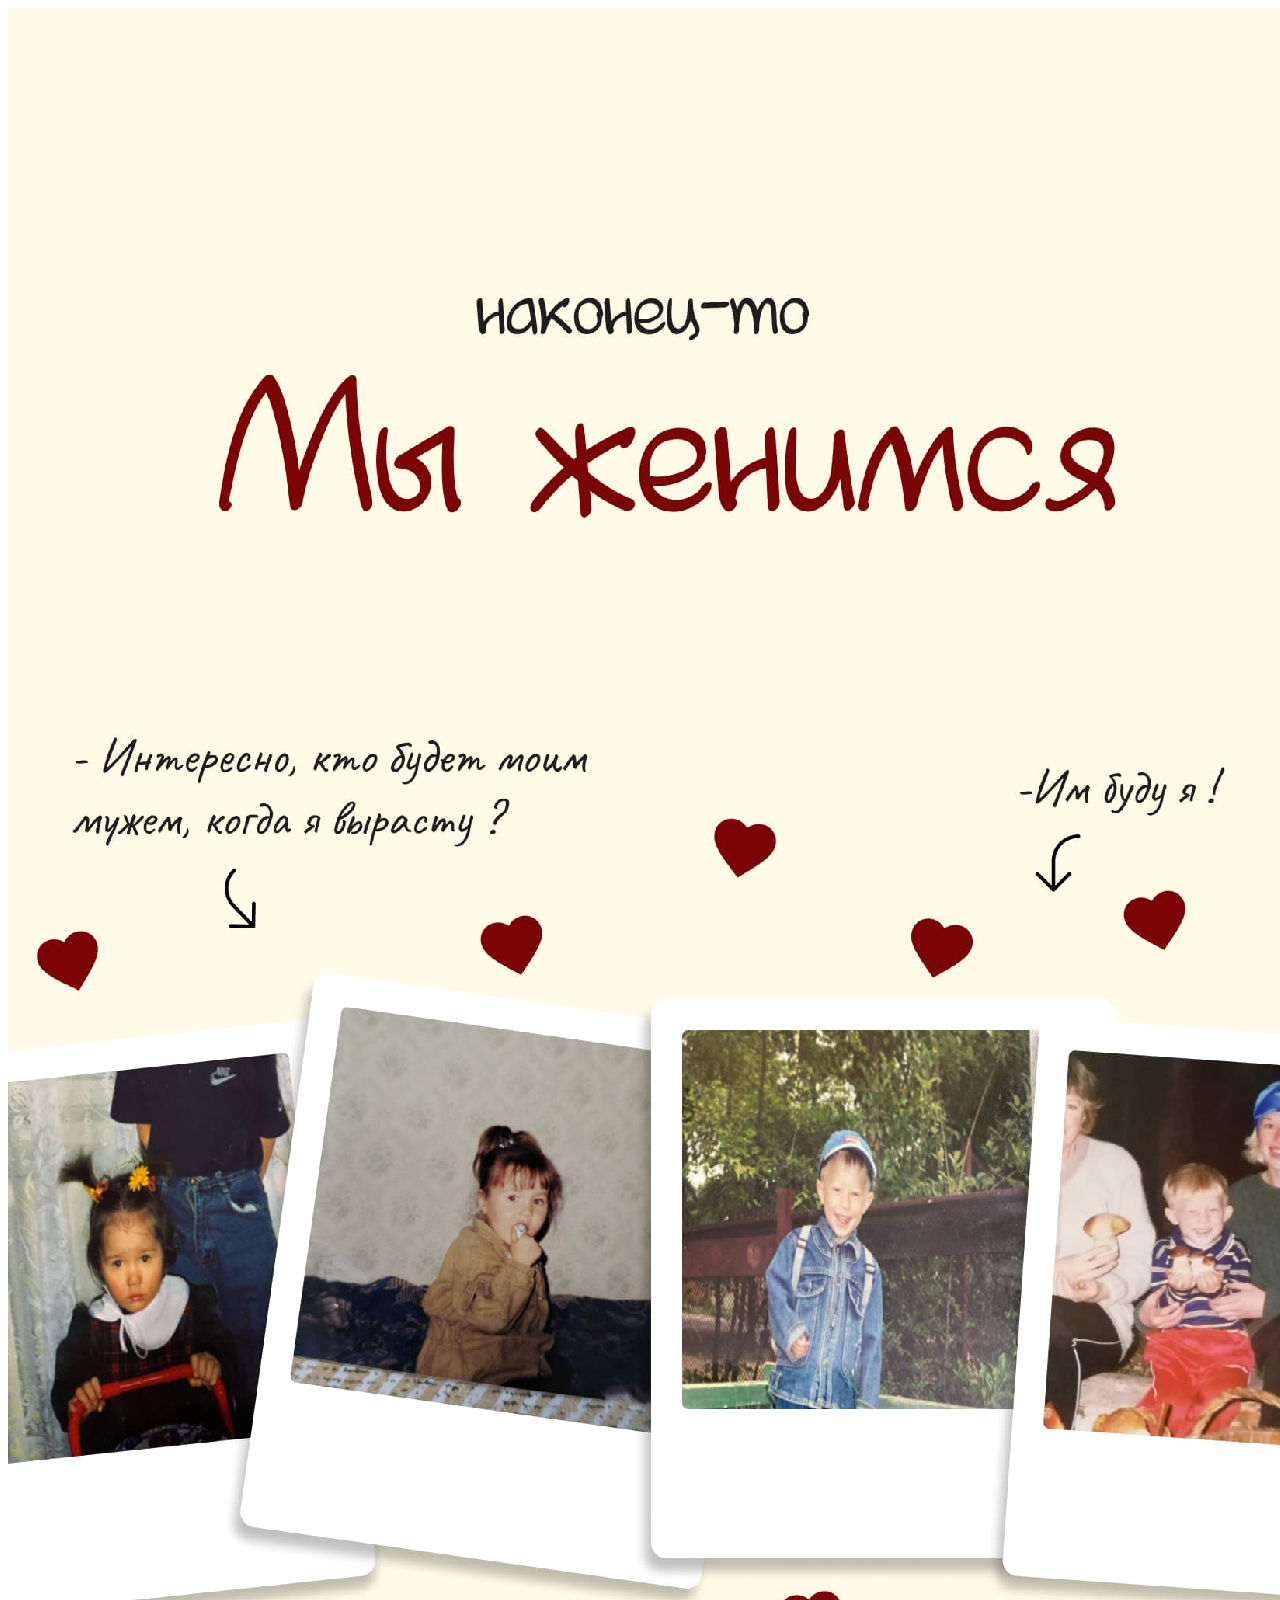
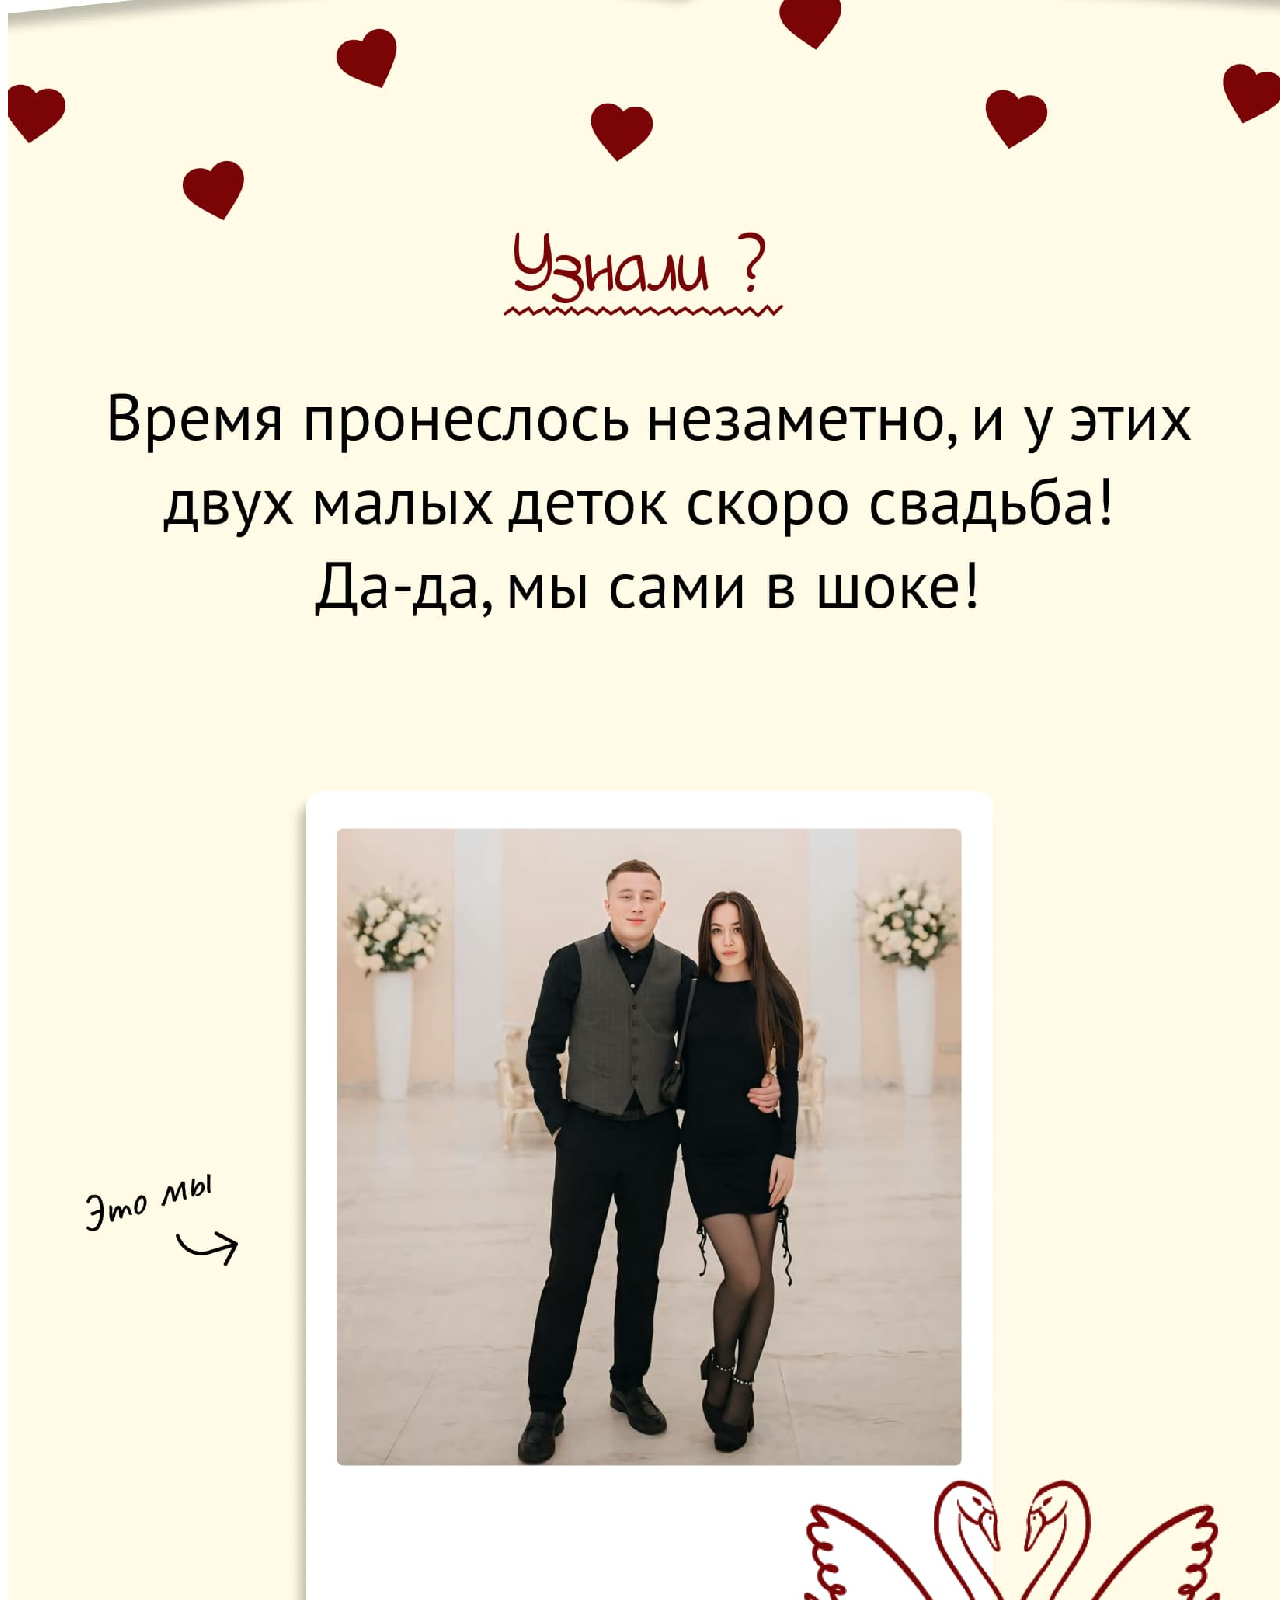
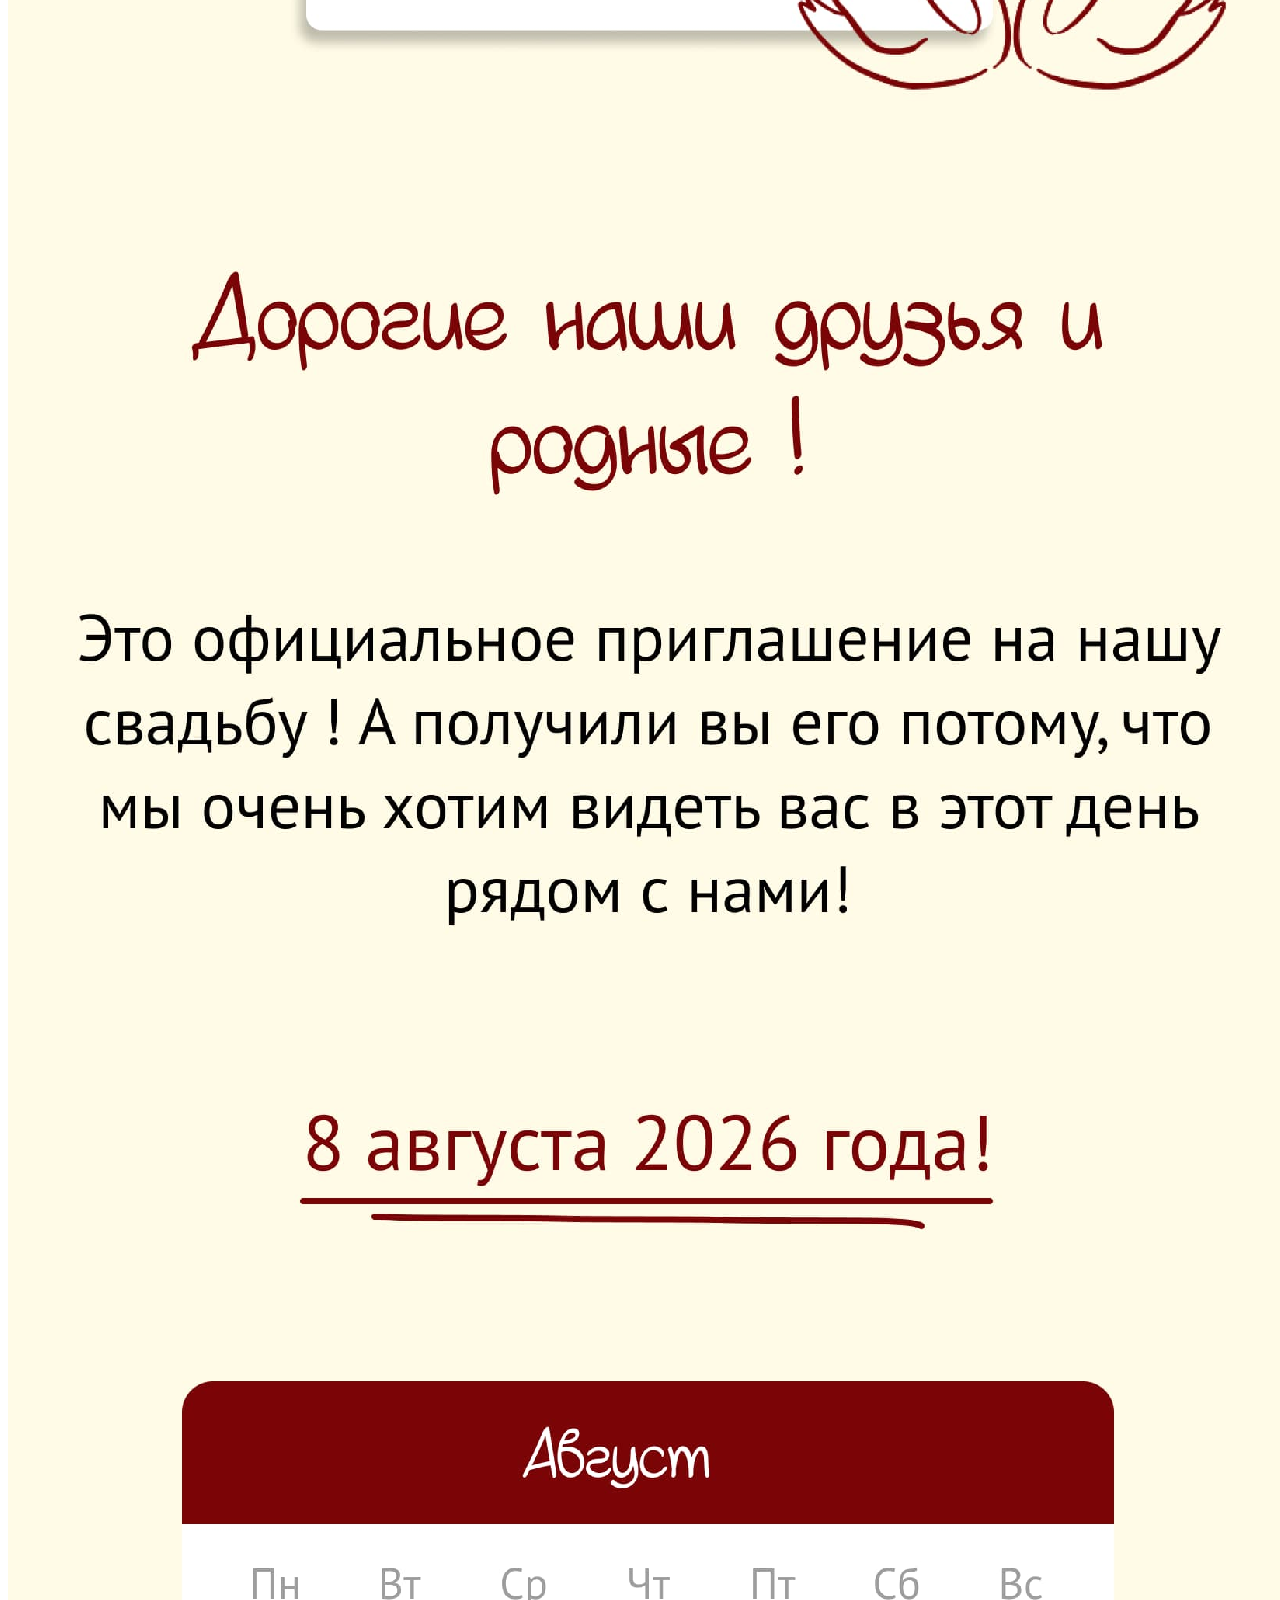
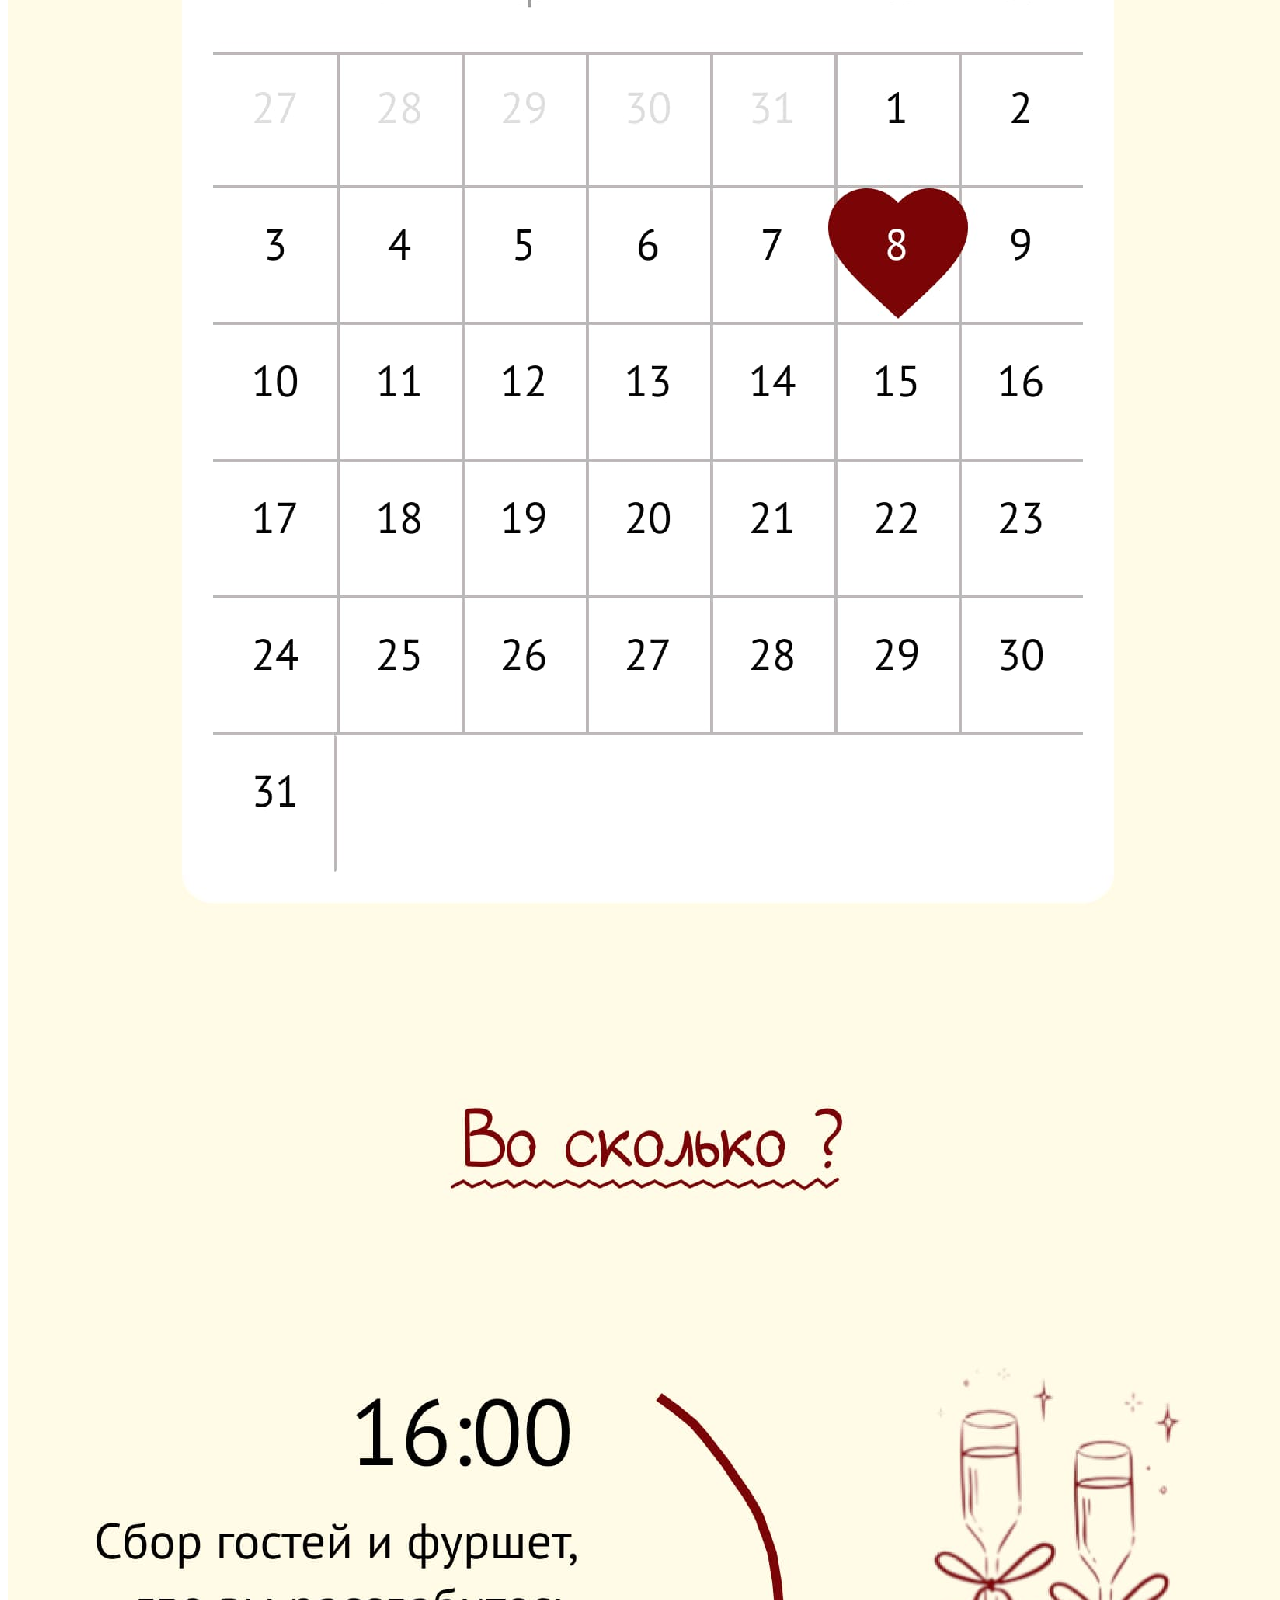
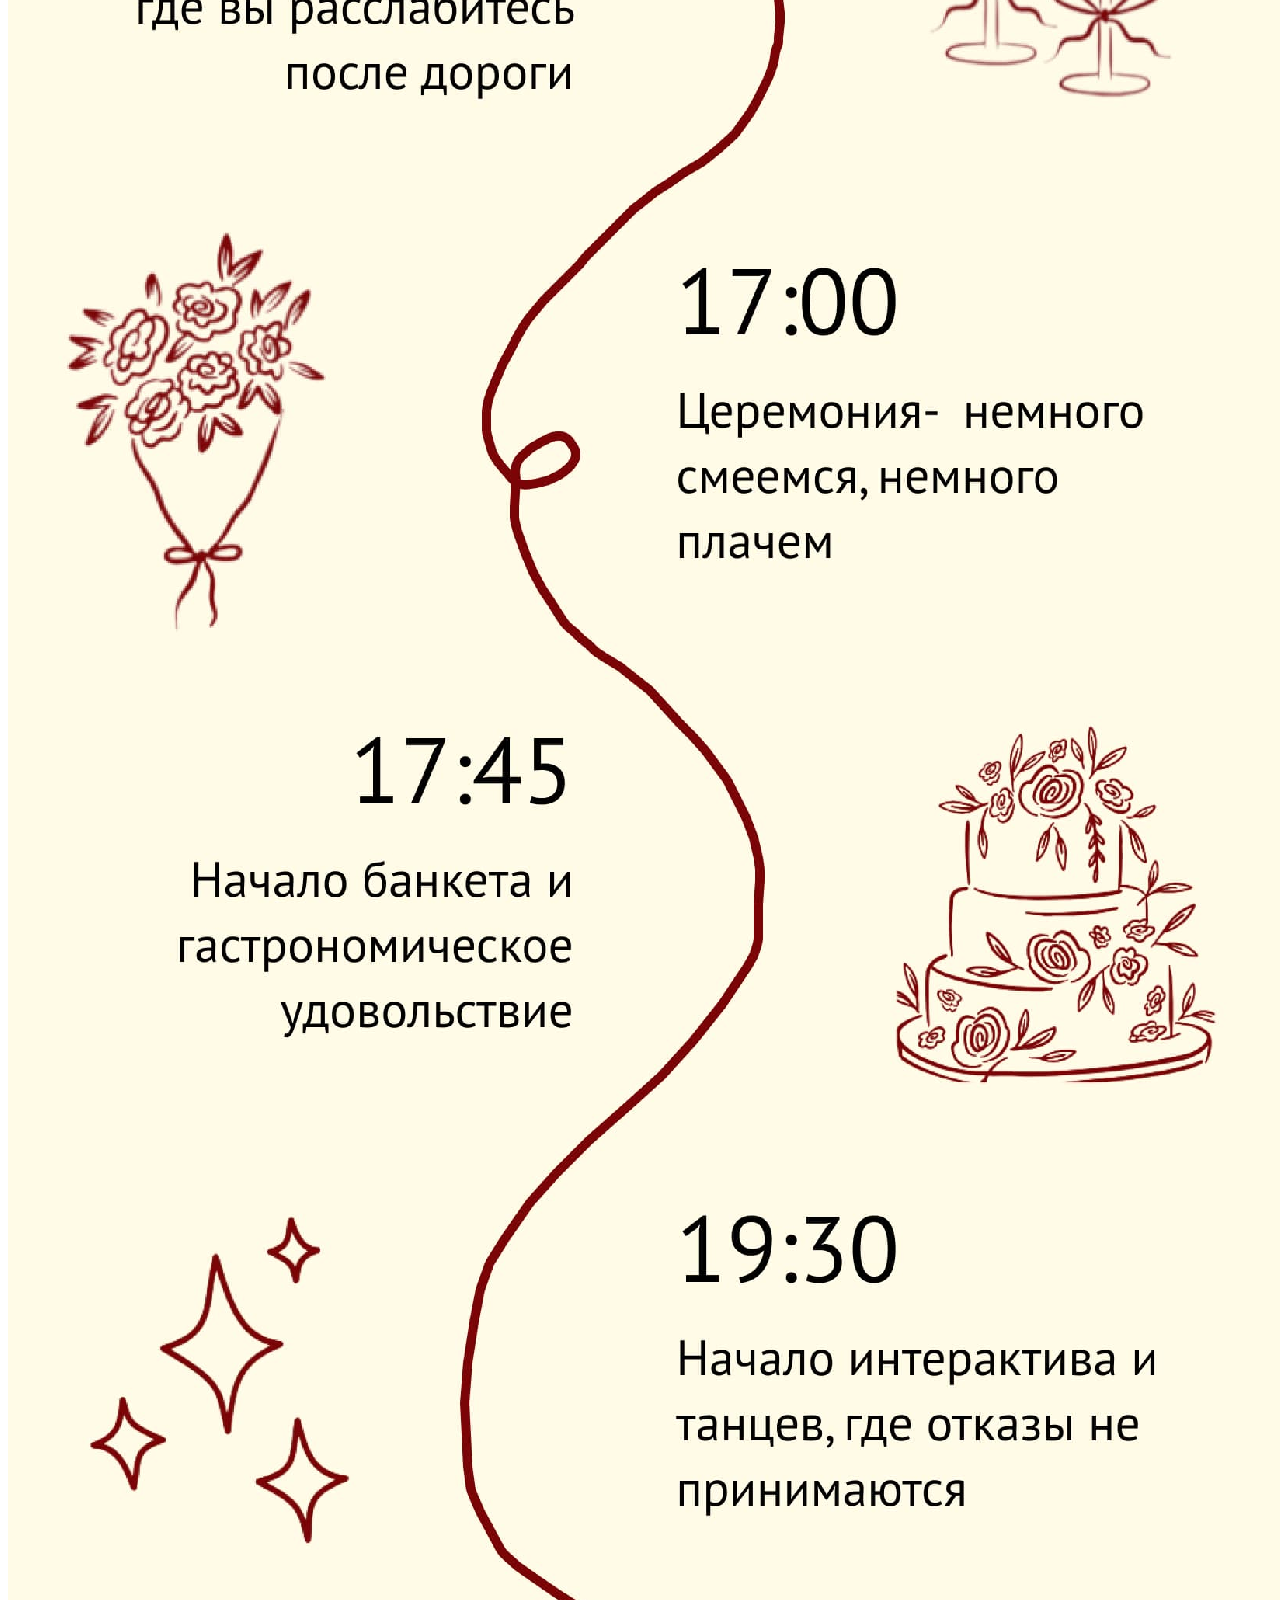
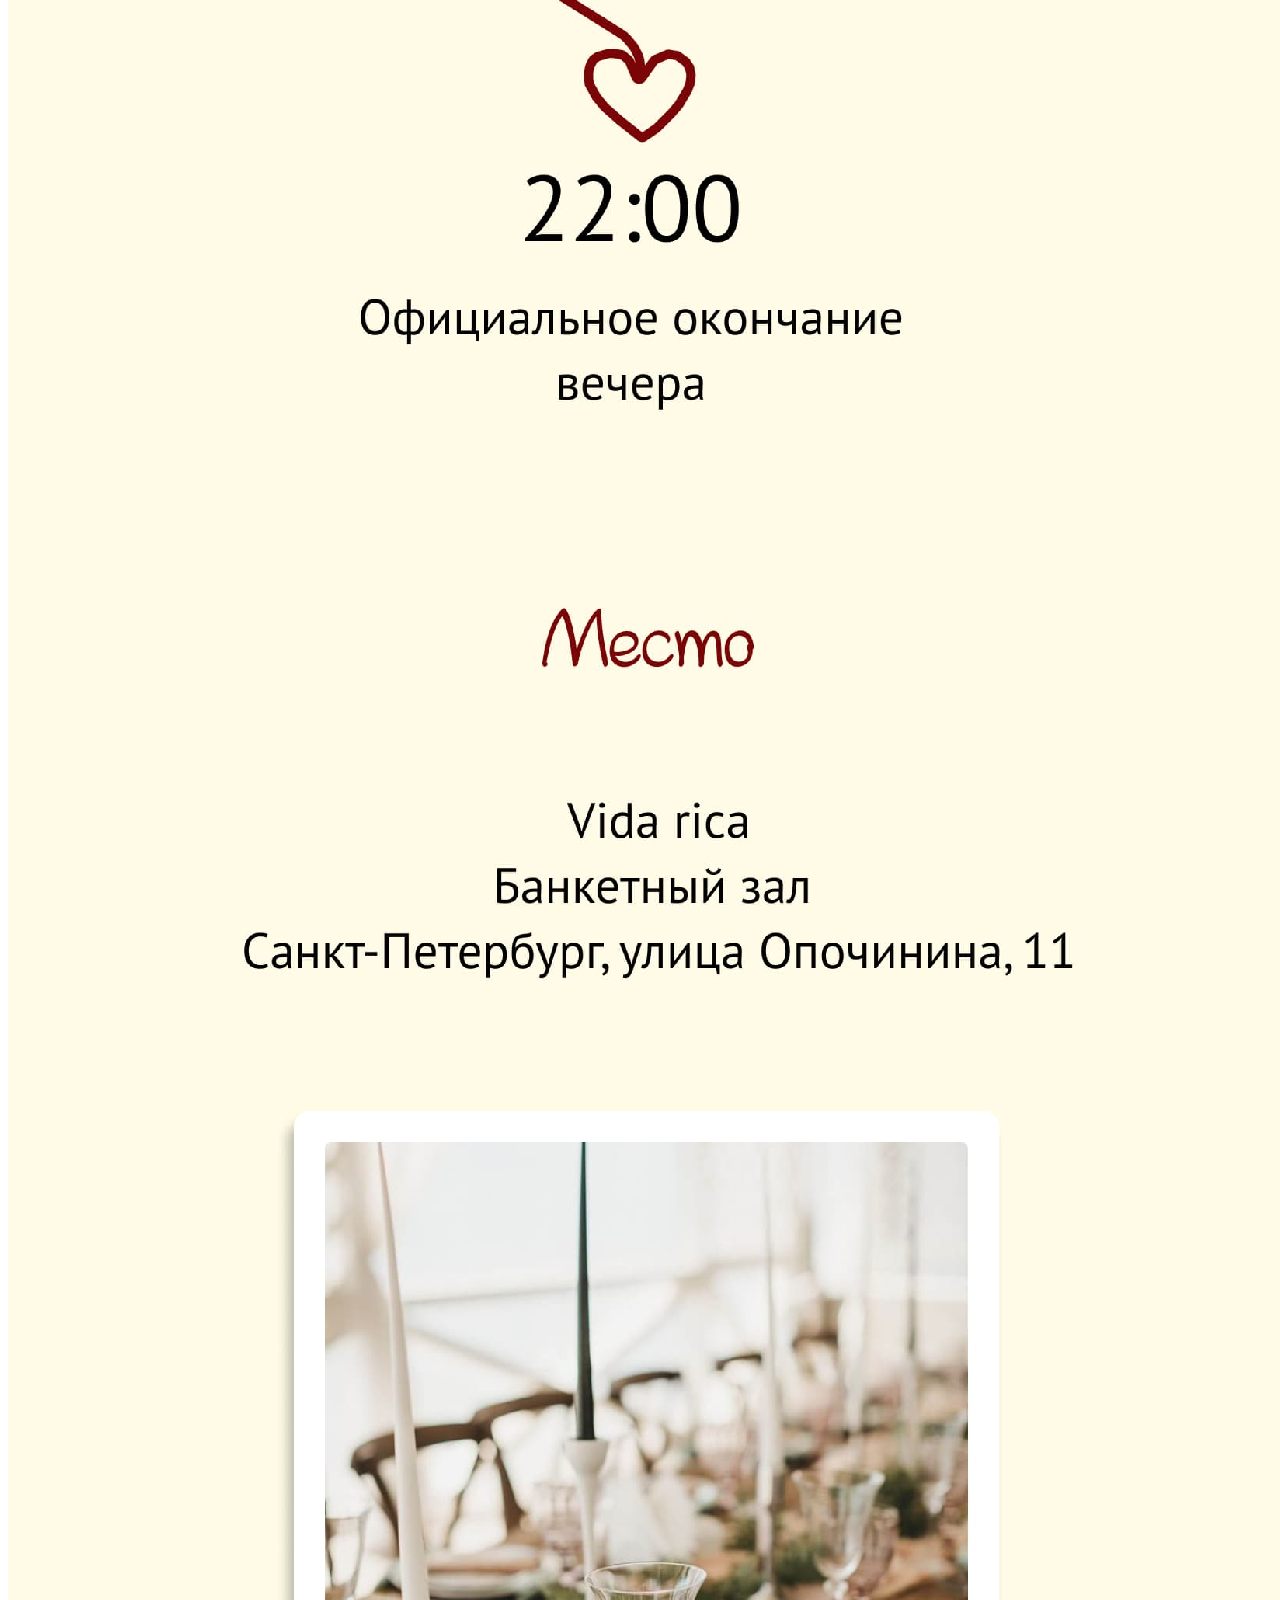
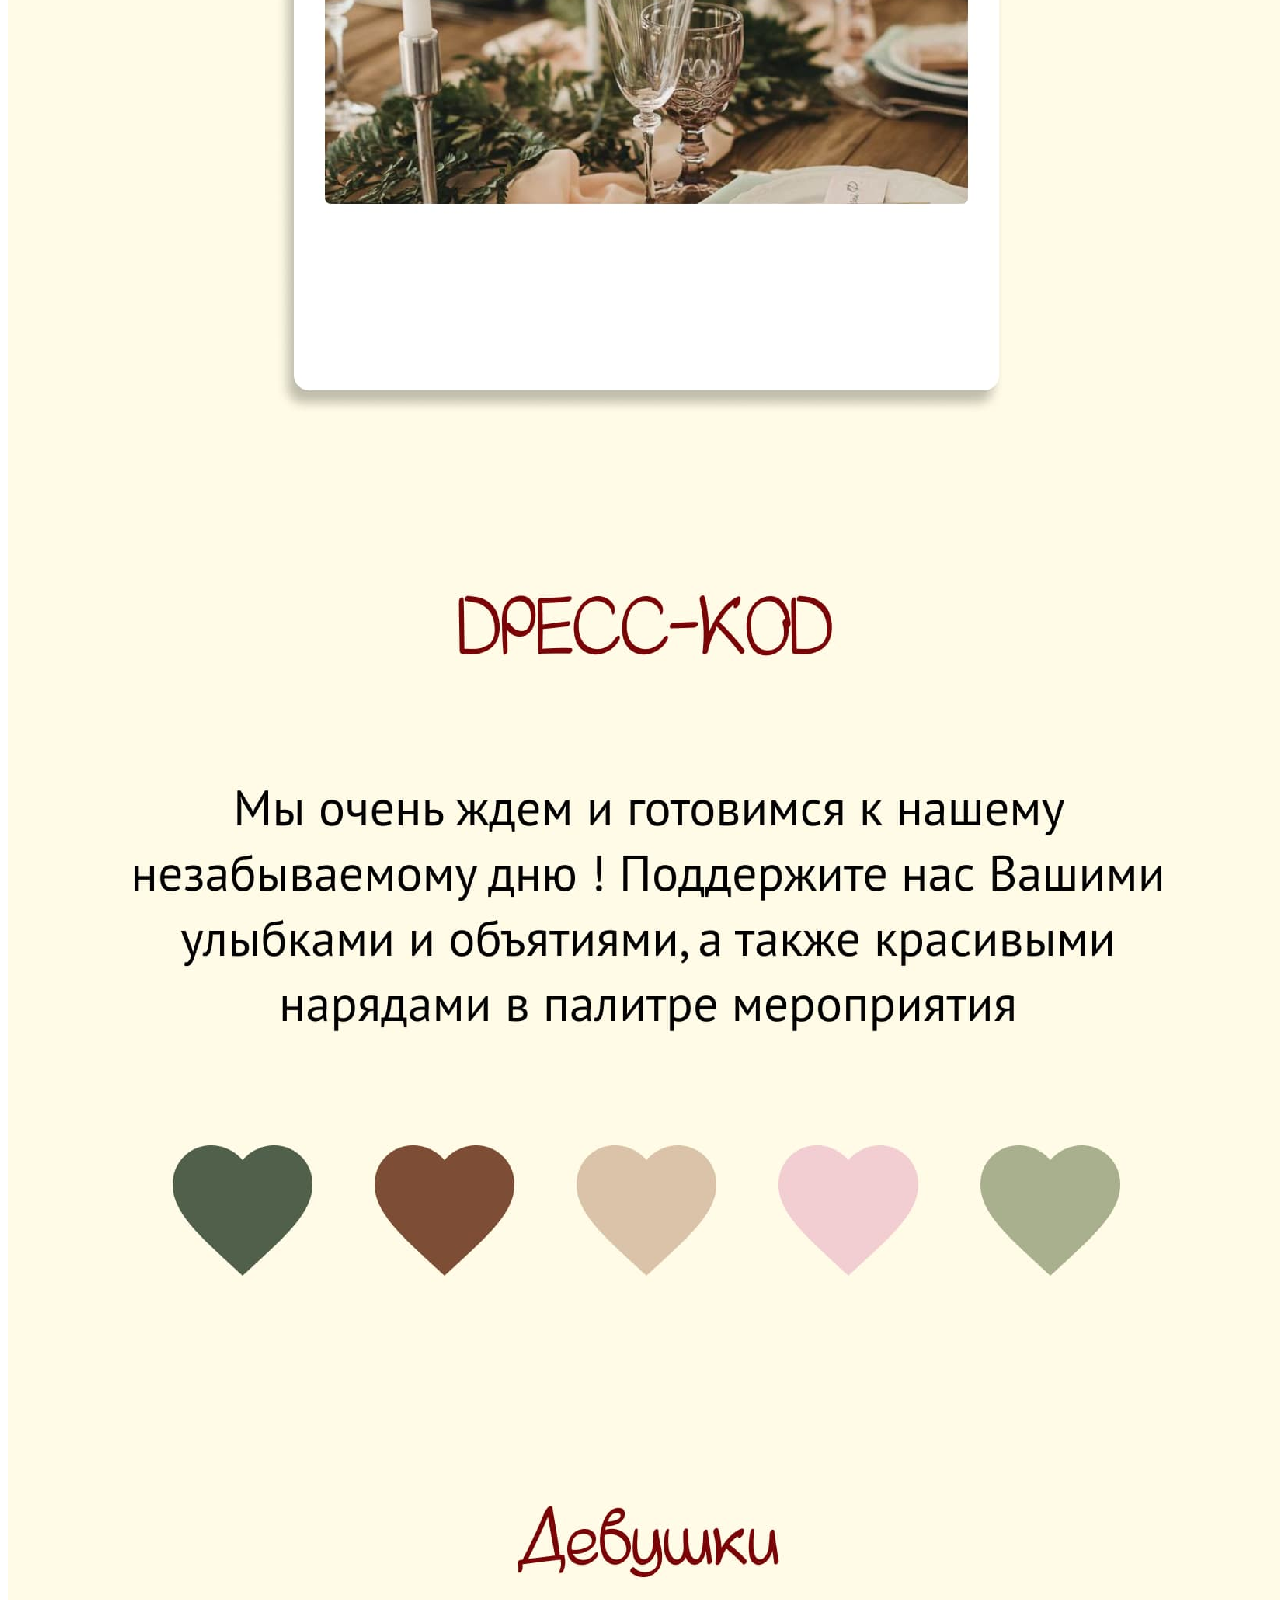
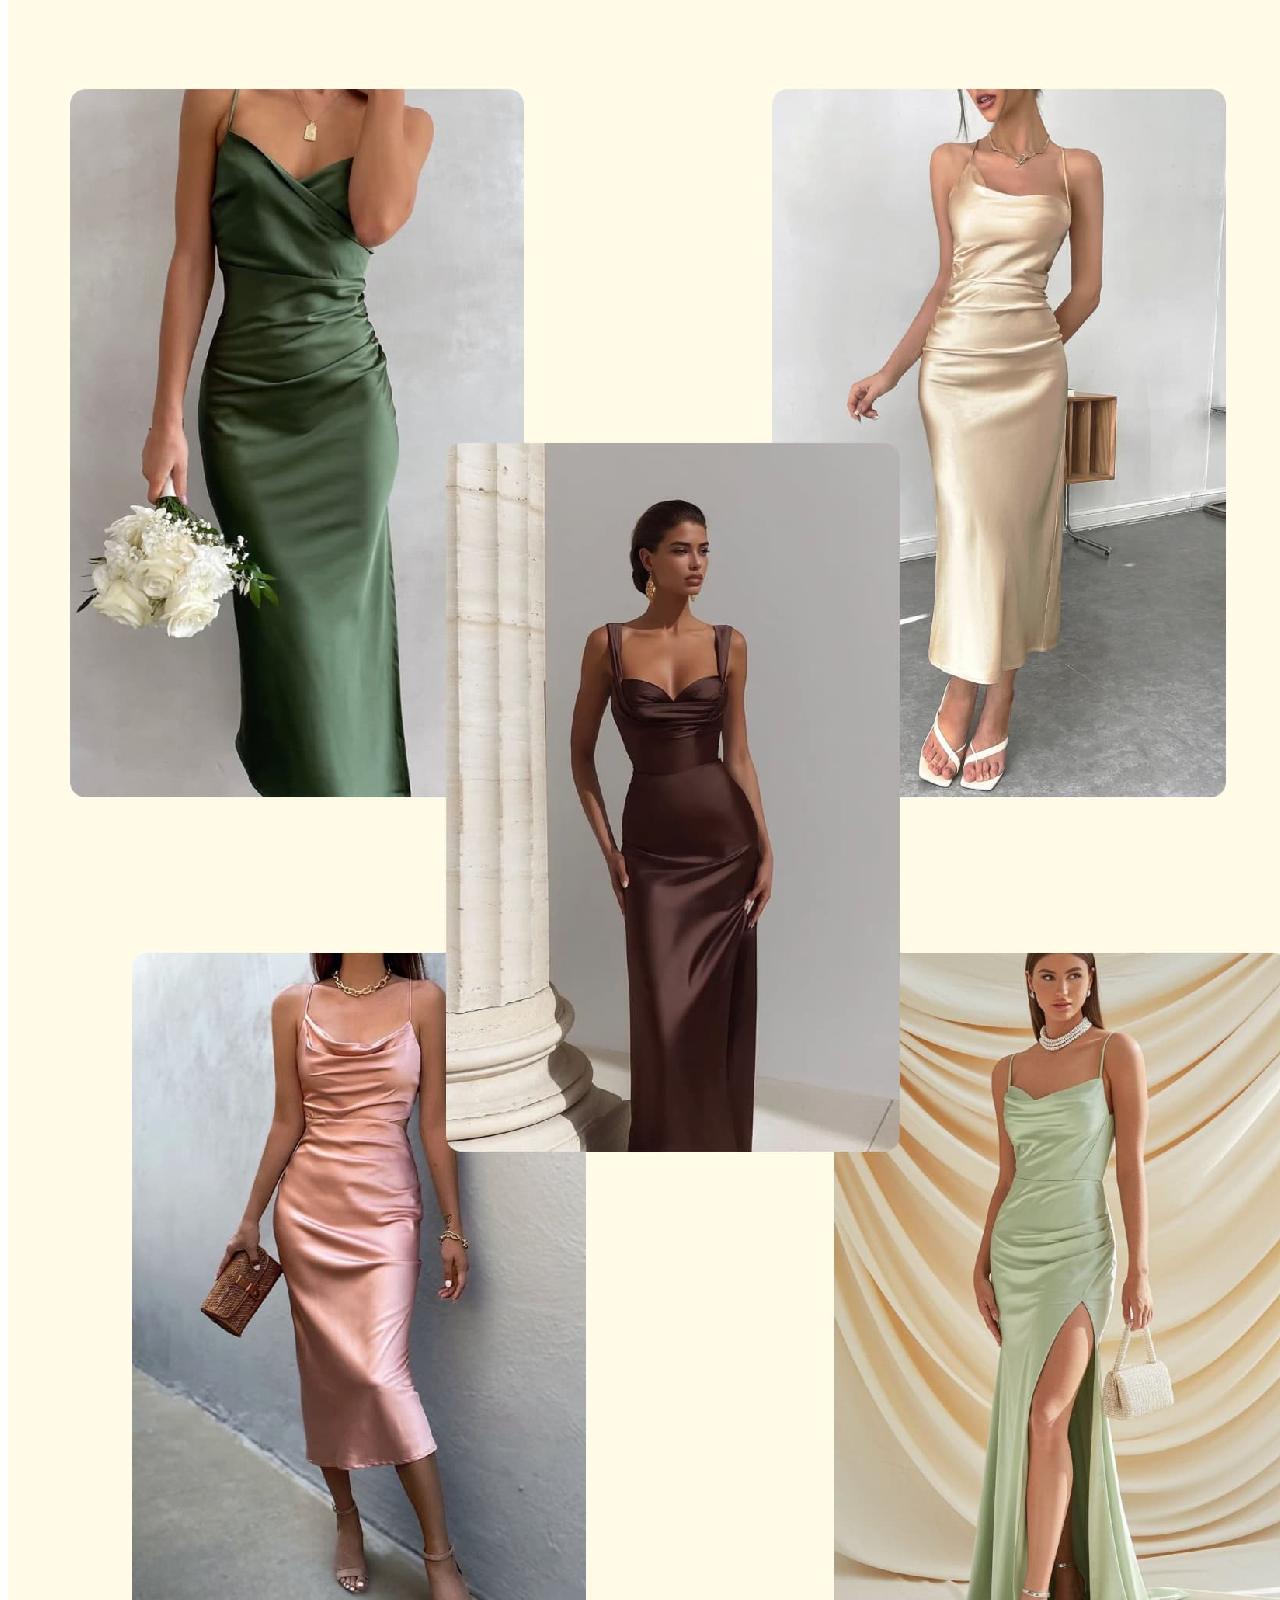
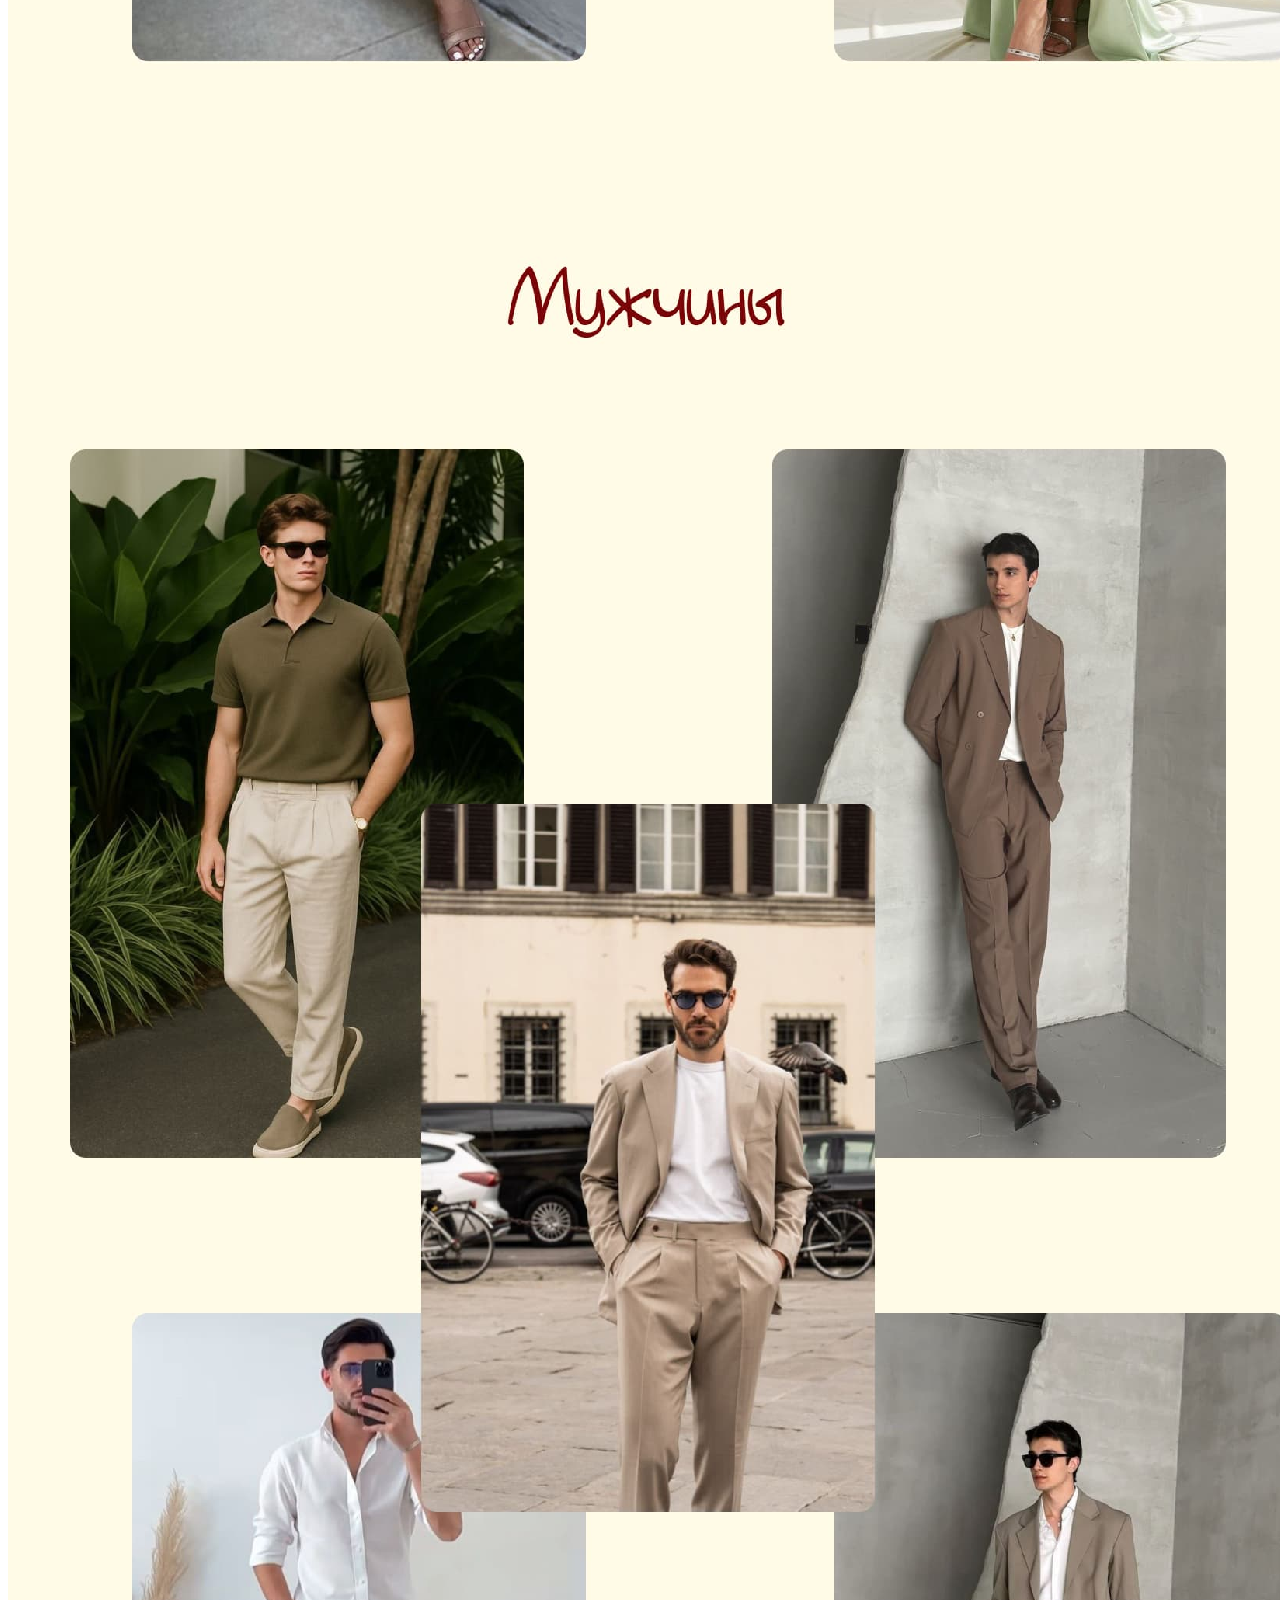
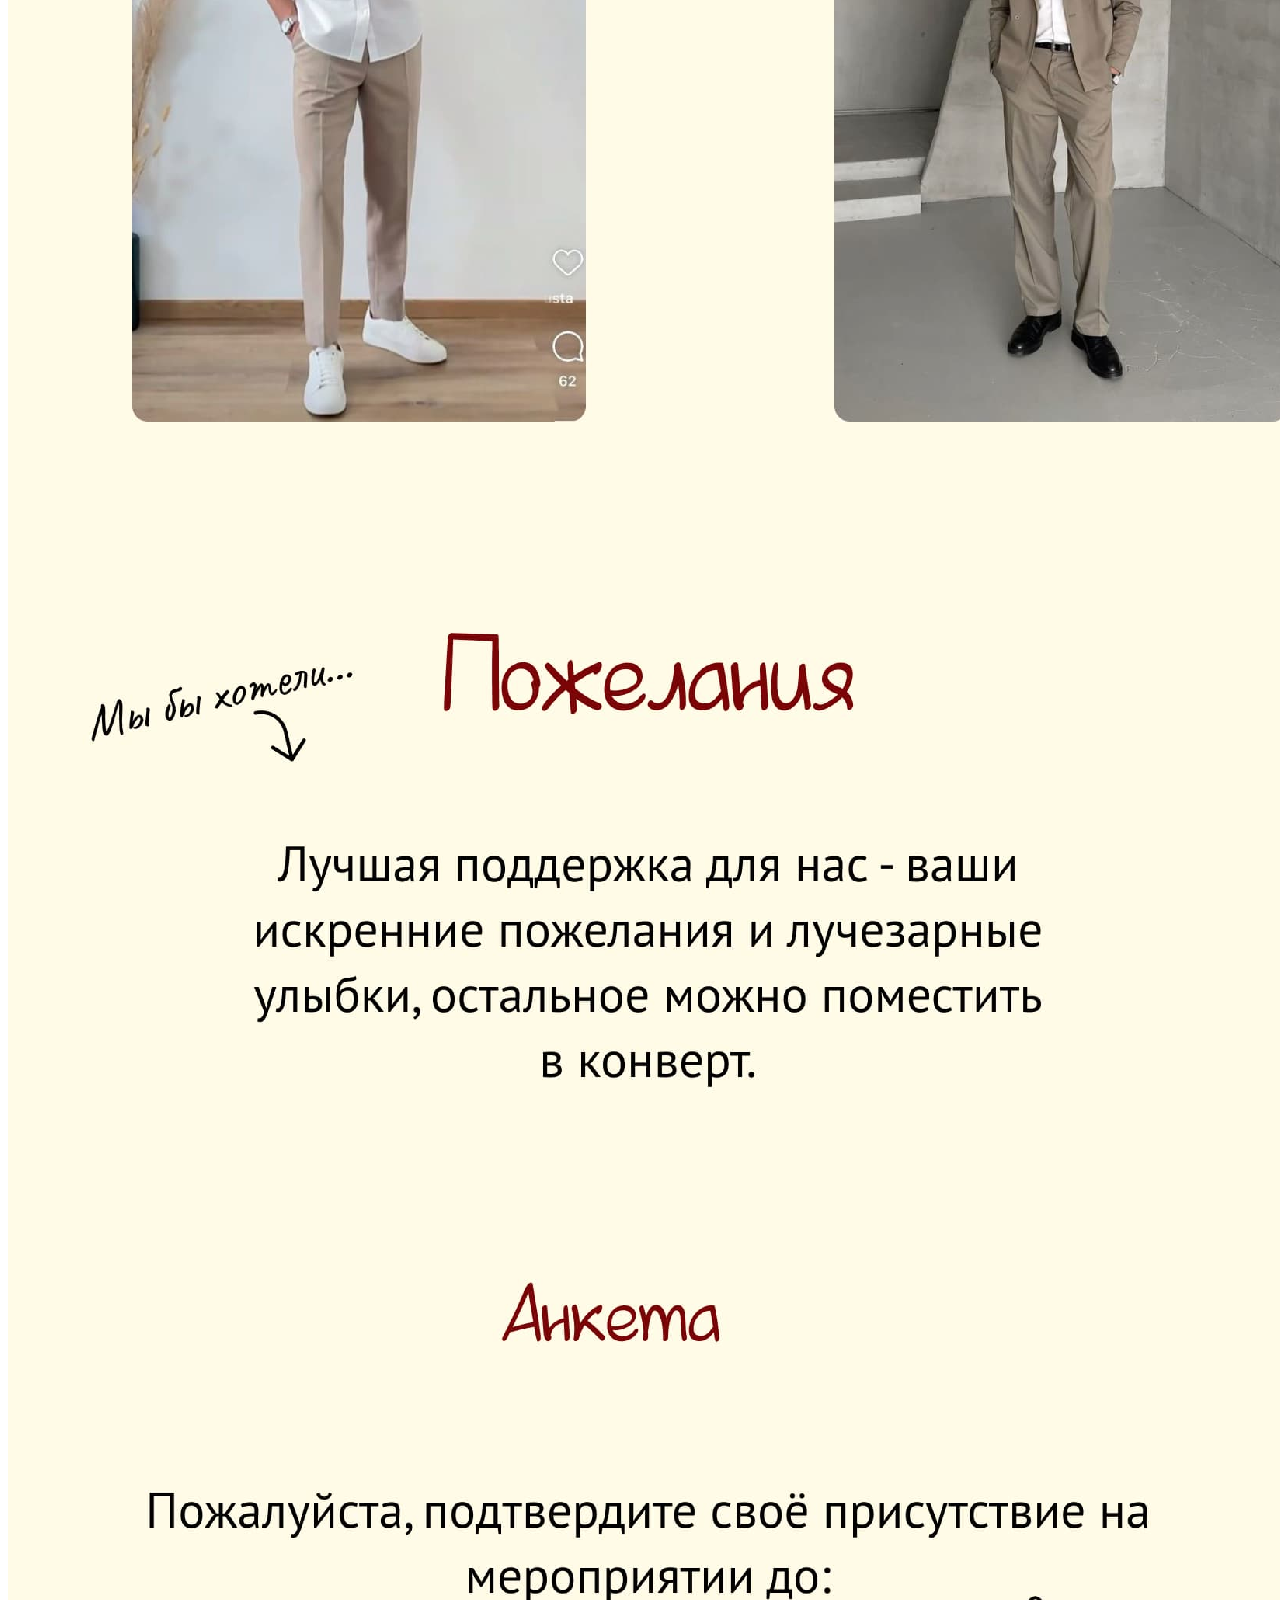
==== index.html @ 8d61ea1e "feature: end firsl work" ====
<!doctype html>
<html lang="en">

<head>
	<meta charset="UTF-8" />
	<link rel="icon" type="image/svg+xml" href="/favicon.svg" />
	<meta name="viewport" content="width=device-width, initial-scale=1.0" />
	<title>Vite.js Vanilla Template</title>
</head>

<body>
	<div class="container">
		<img src="./src/assets/images/mainBG.jpg" alt="Wedding Invite">
		<a class="link" href="https://google.com">
			Подтвердить
		</a>
	</div>
	<script type="module" src="/src/js/main.js"></script>
</body>

</html>

<style>
	img {
		height: 100%;
		width: 100vw;
	}

	.link {
		left: 50%;
		bottom: 8.74%;
		transform: translate(-50%);
		position: absolute;
		z-index: 10;
		background: #000;
		padding:  10px 30px;
		opacity: 0;
	}
</style>
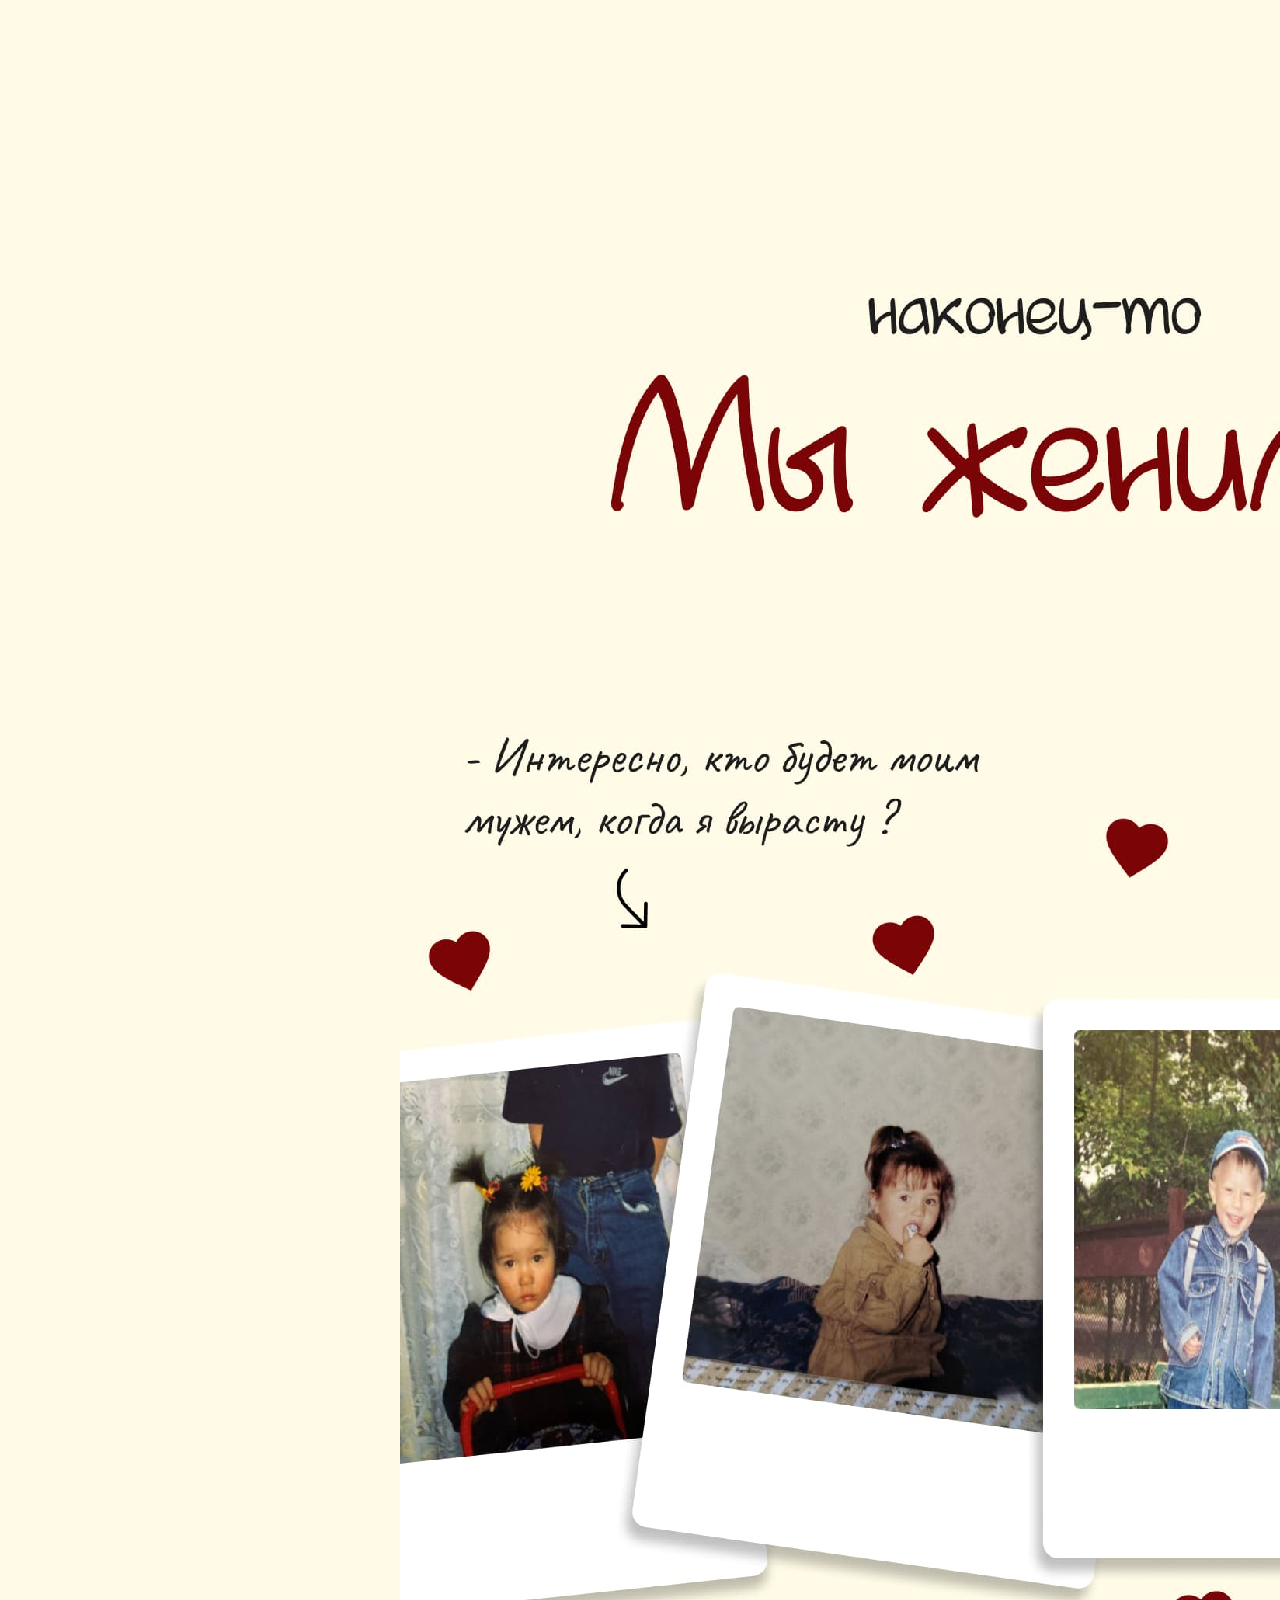
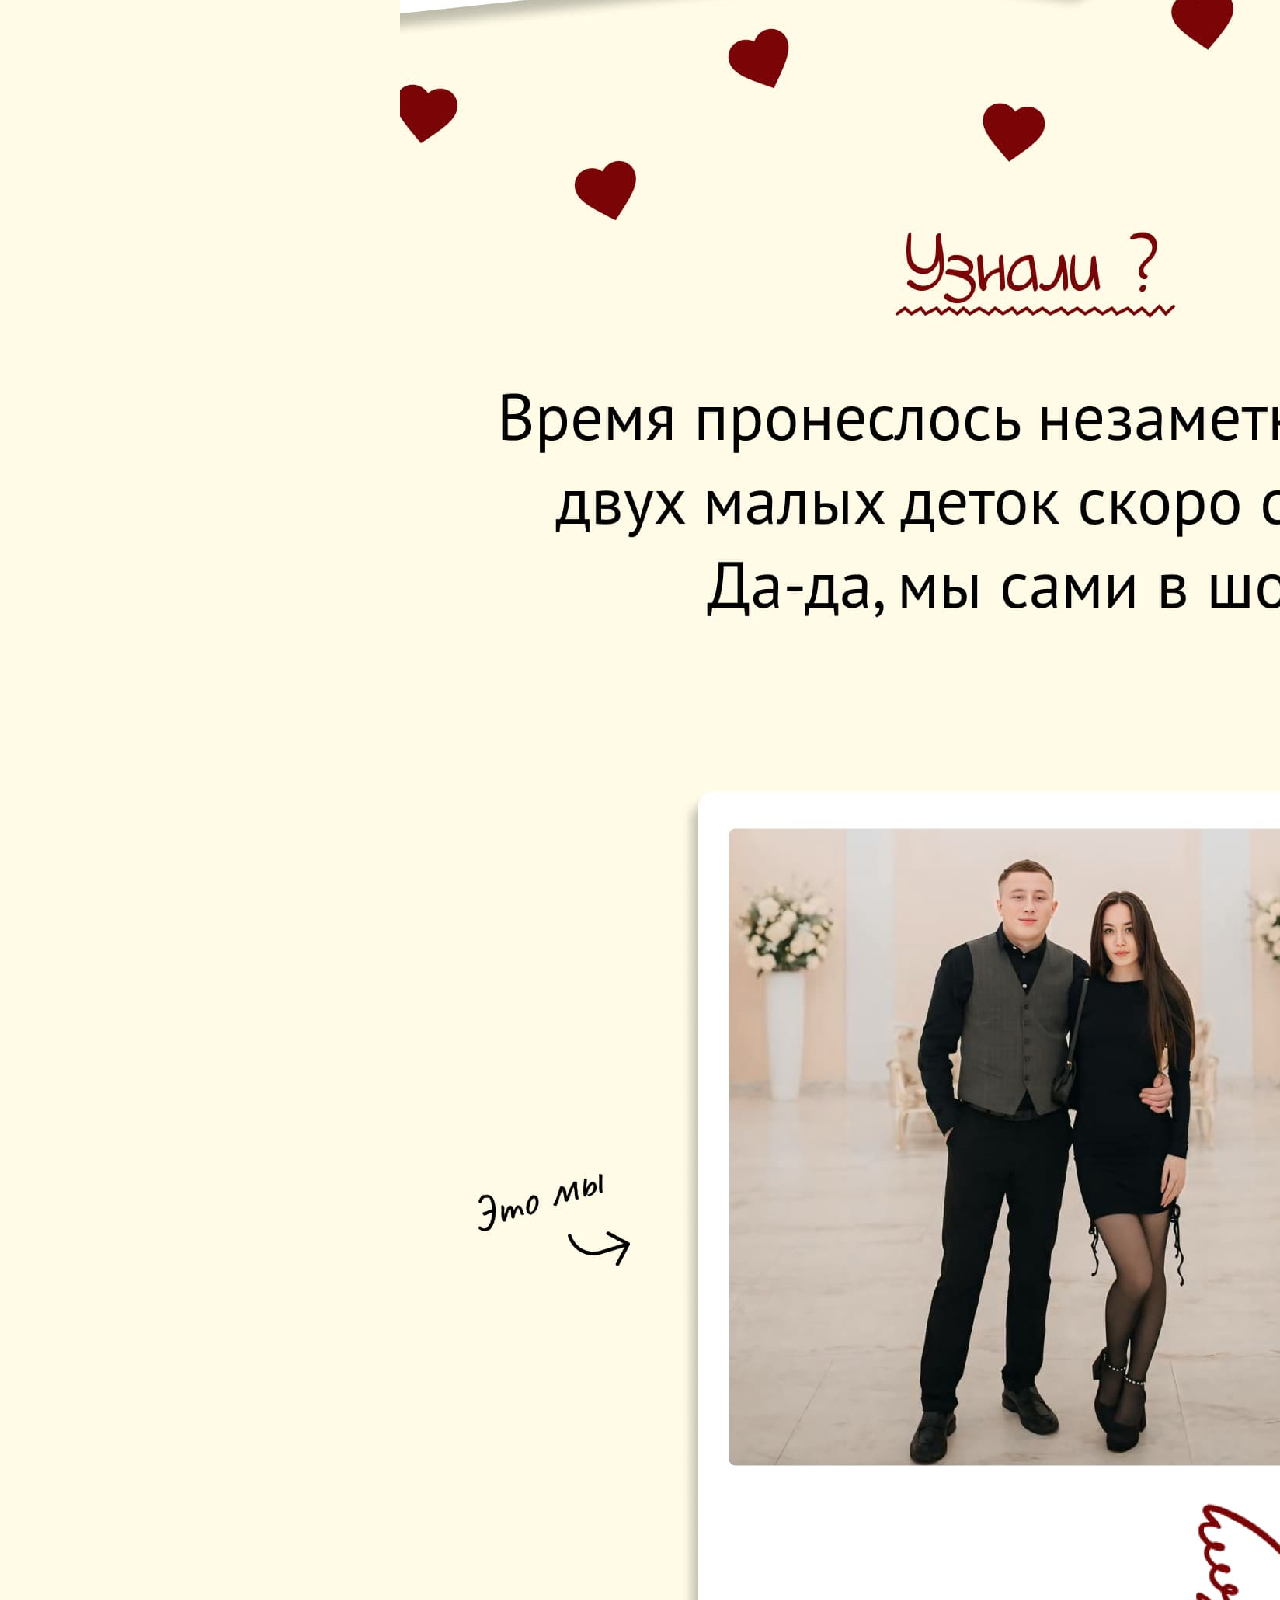
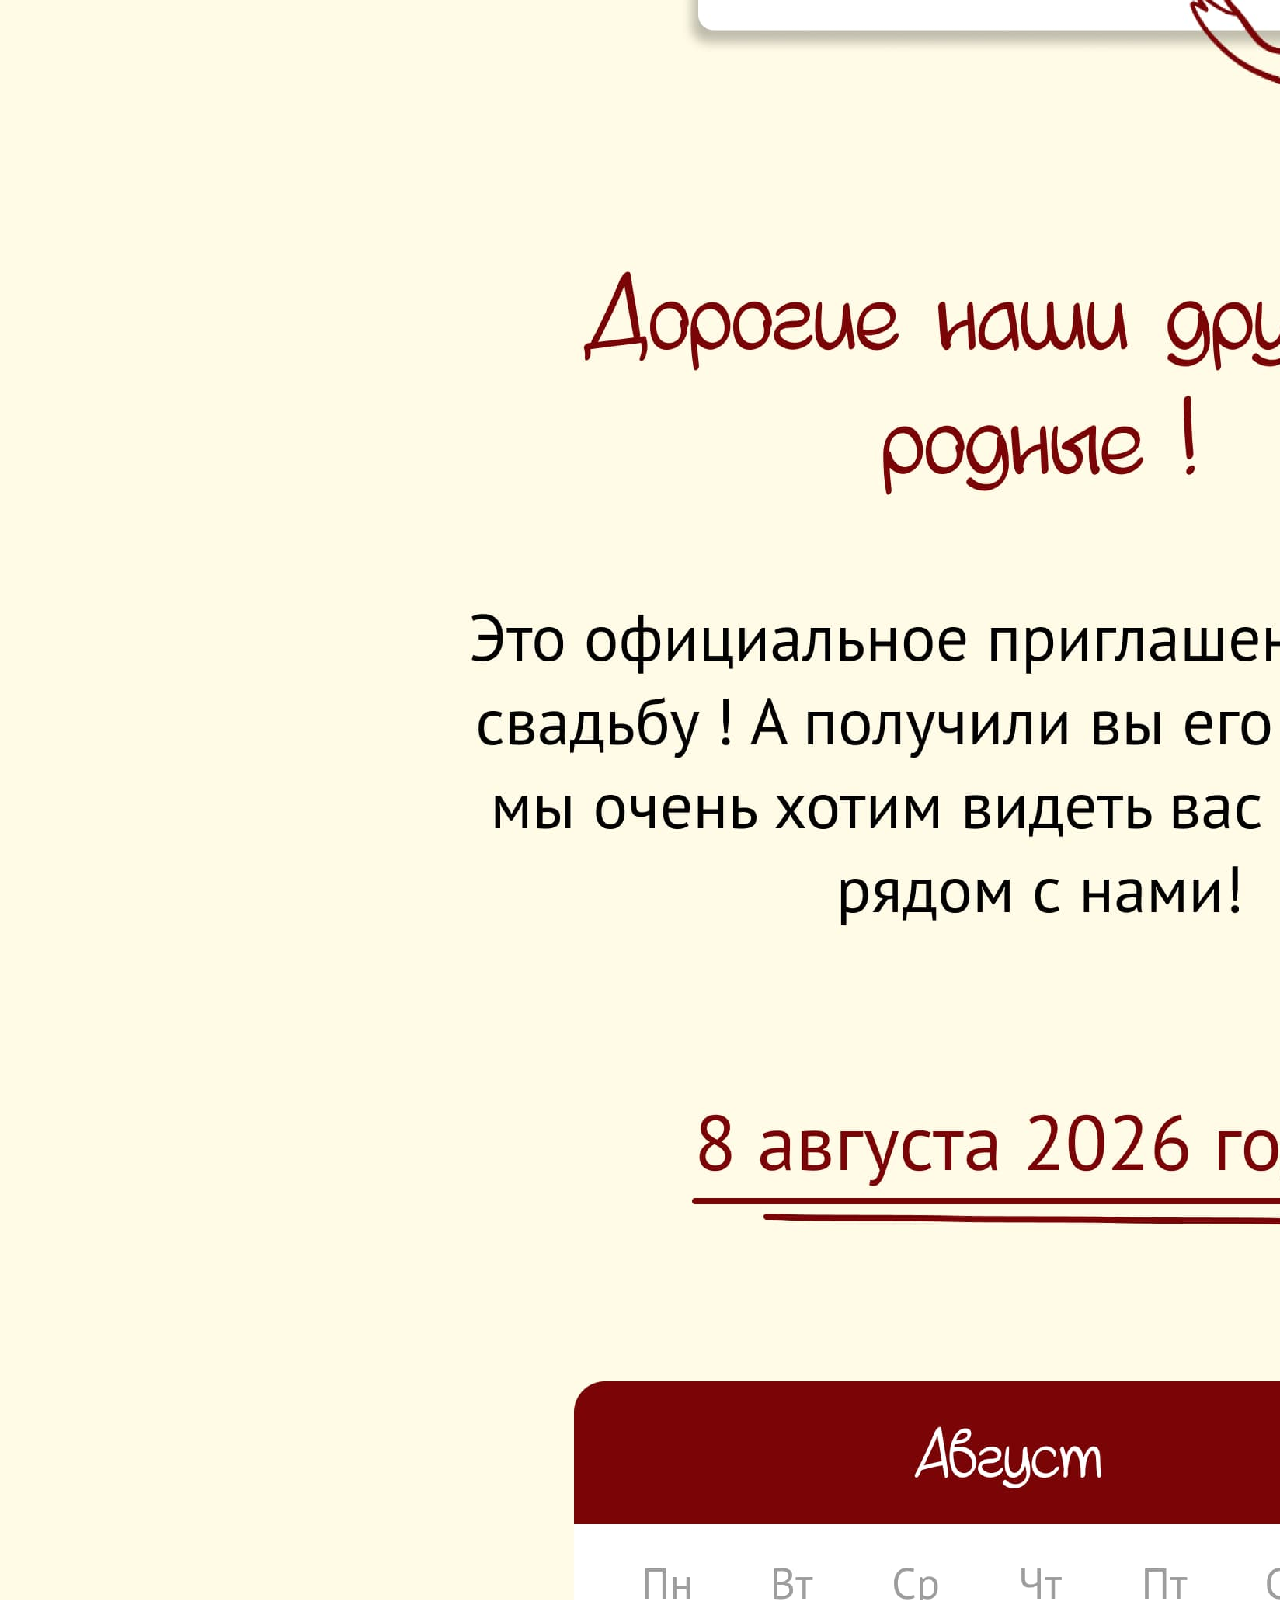
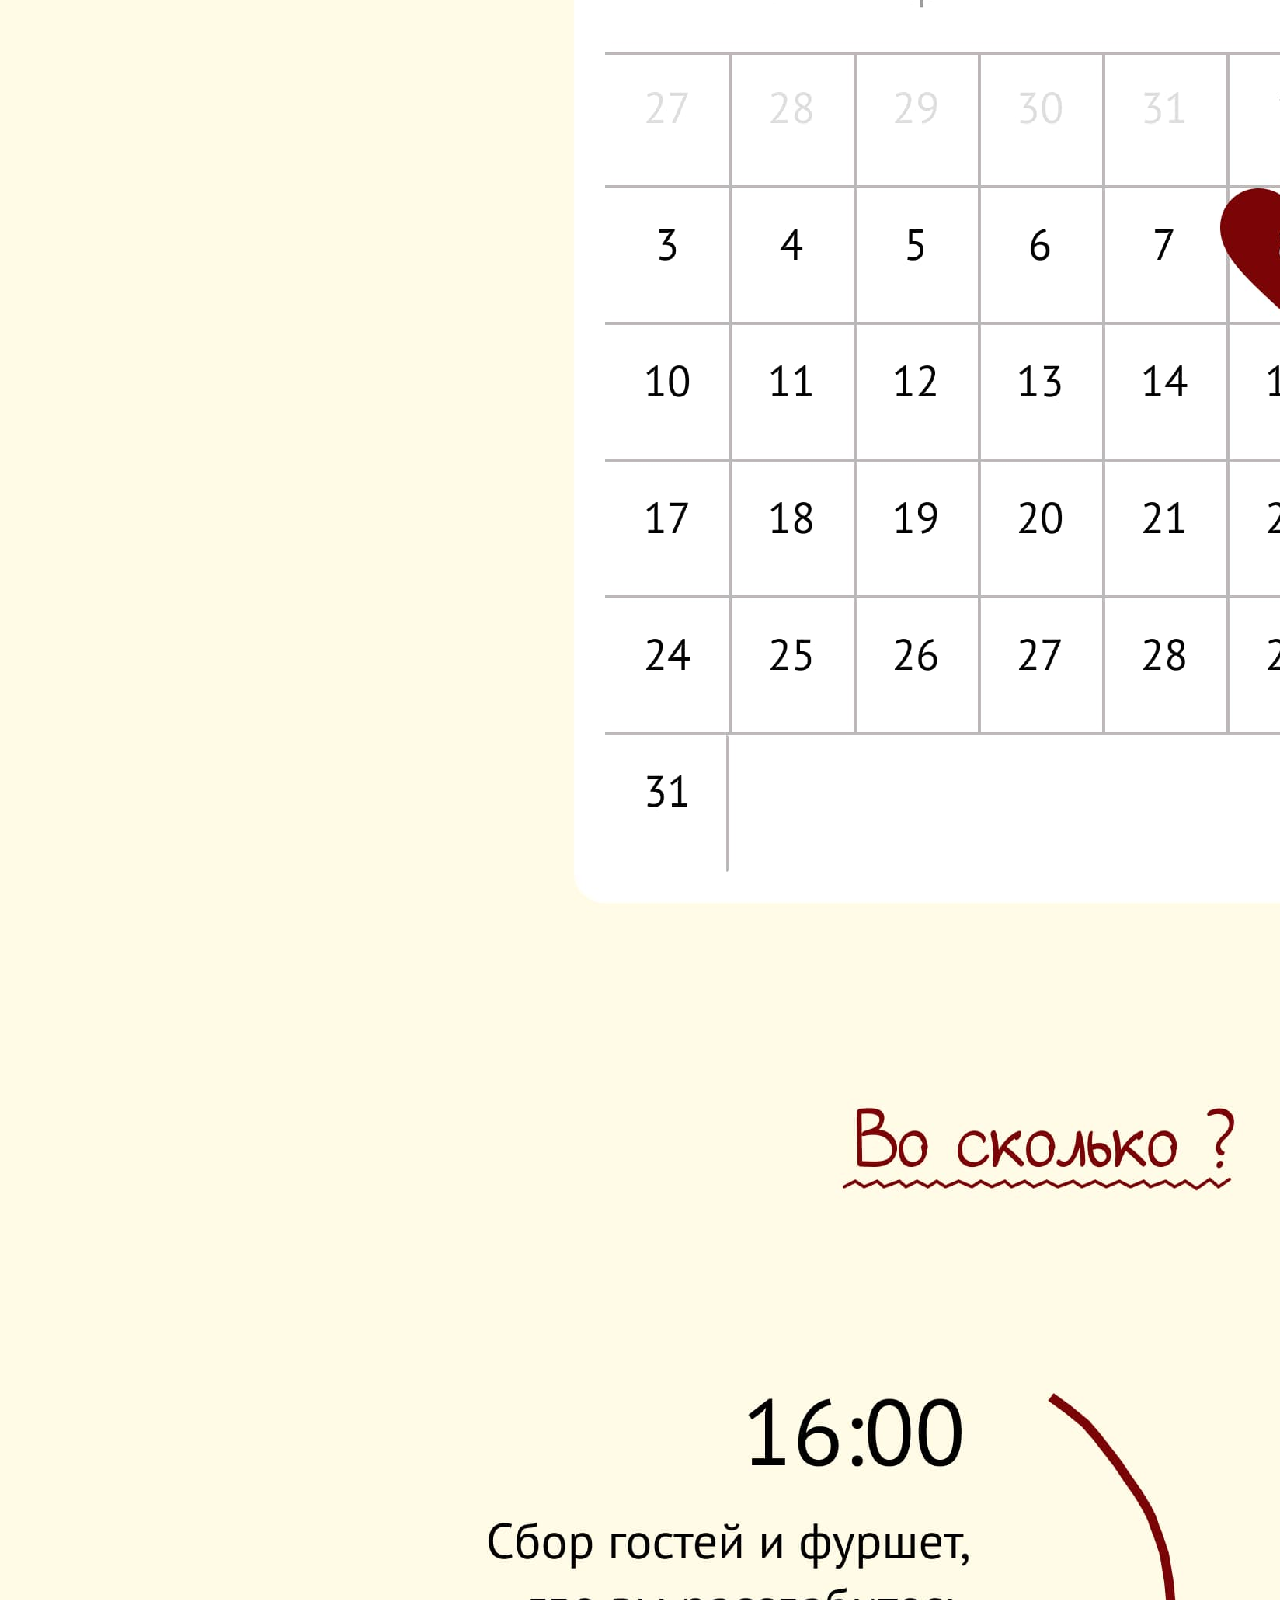
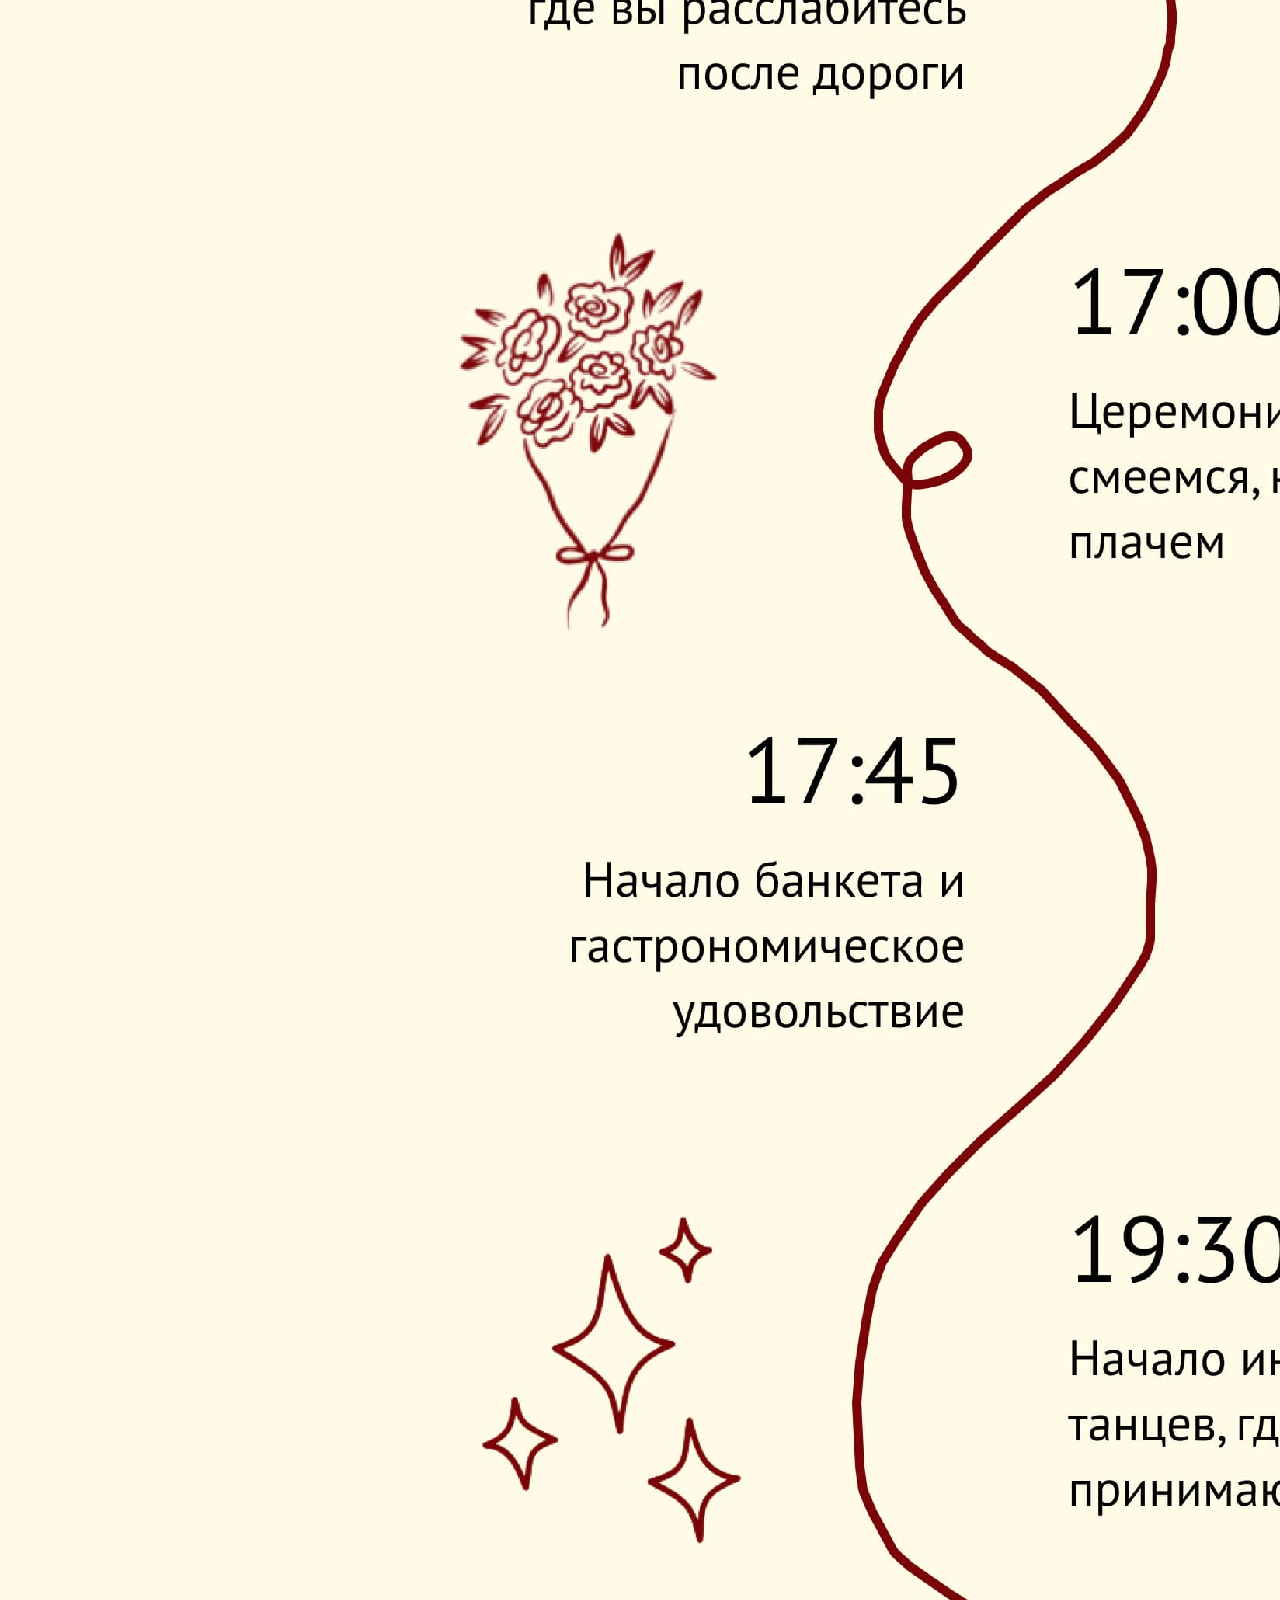
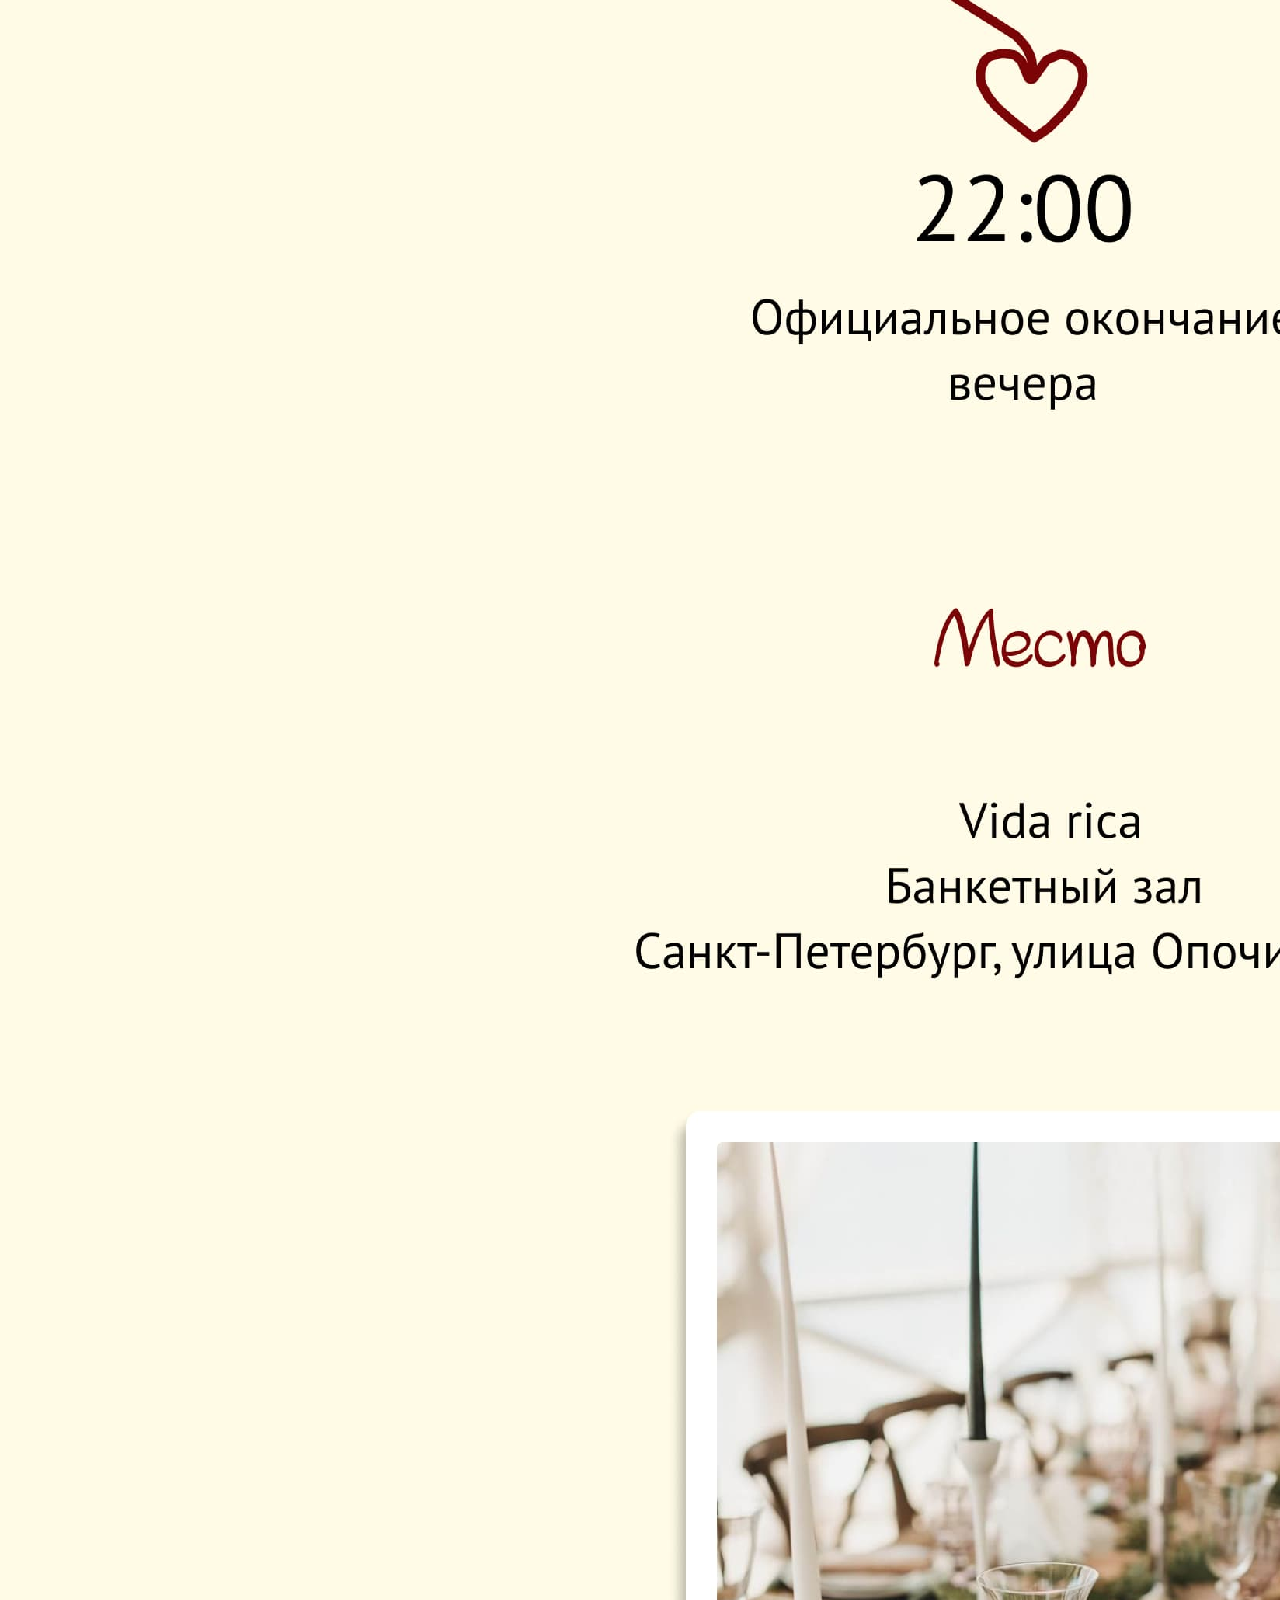
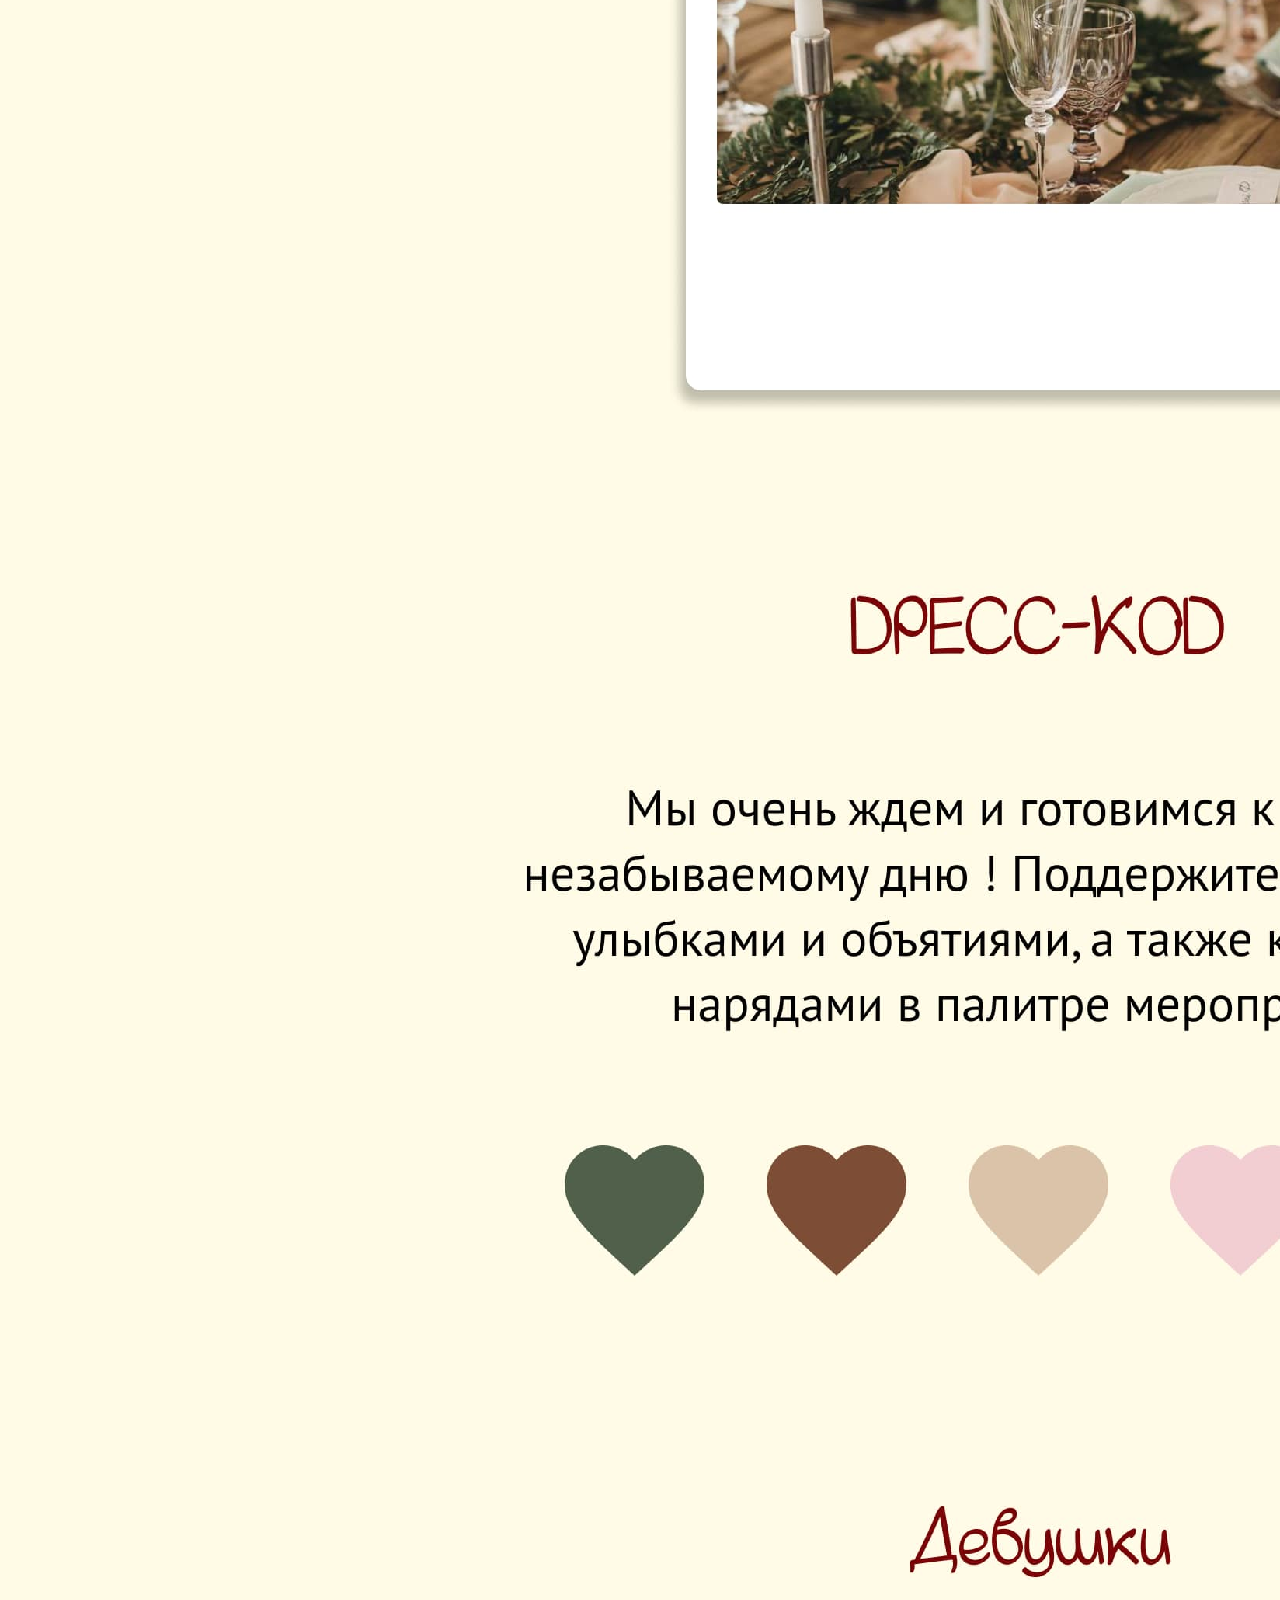
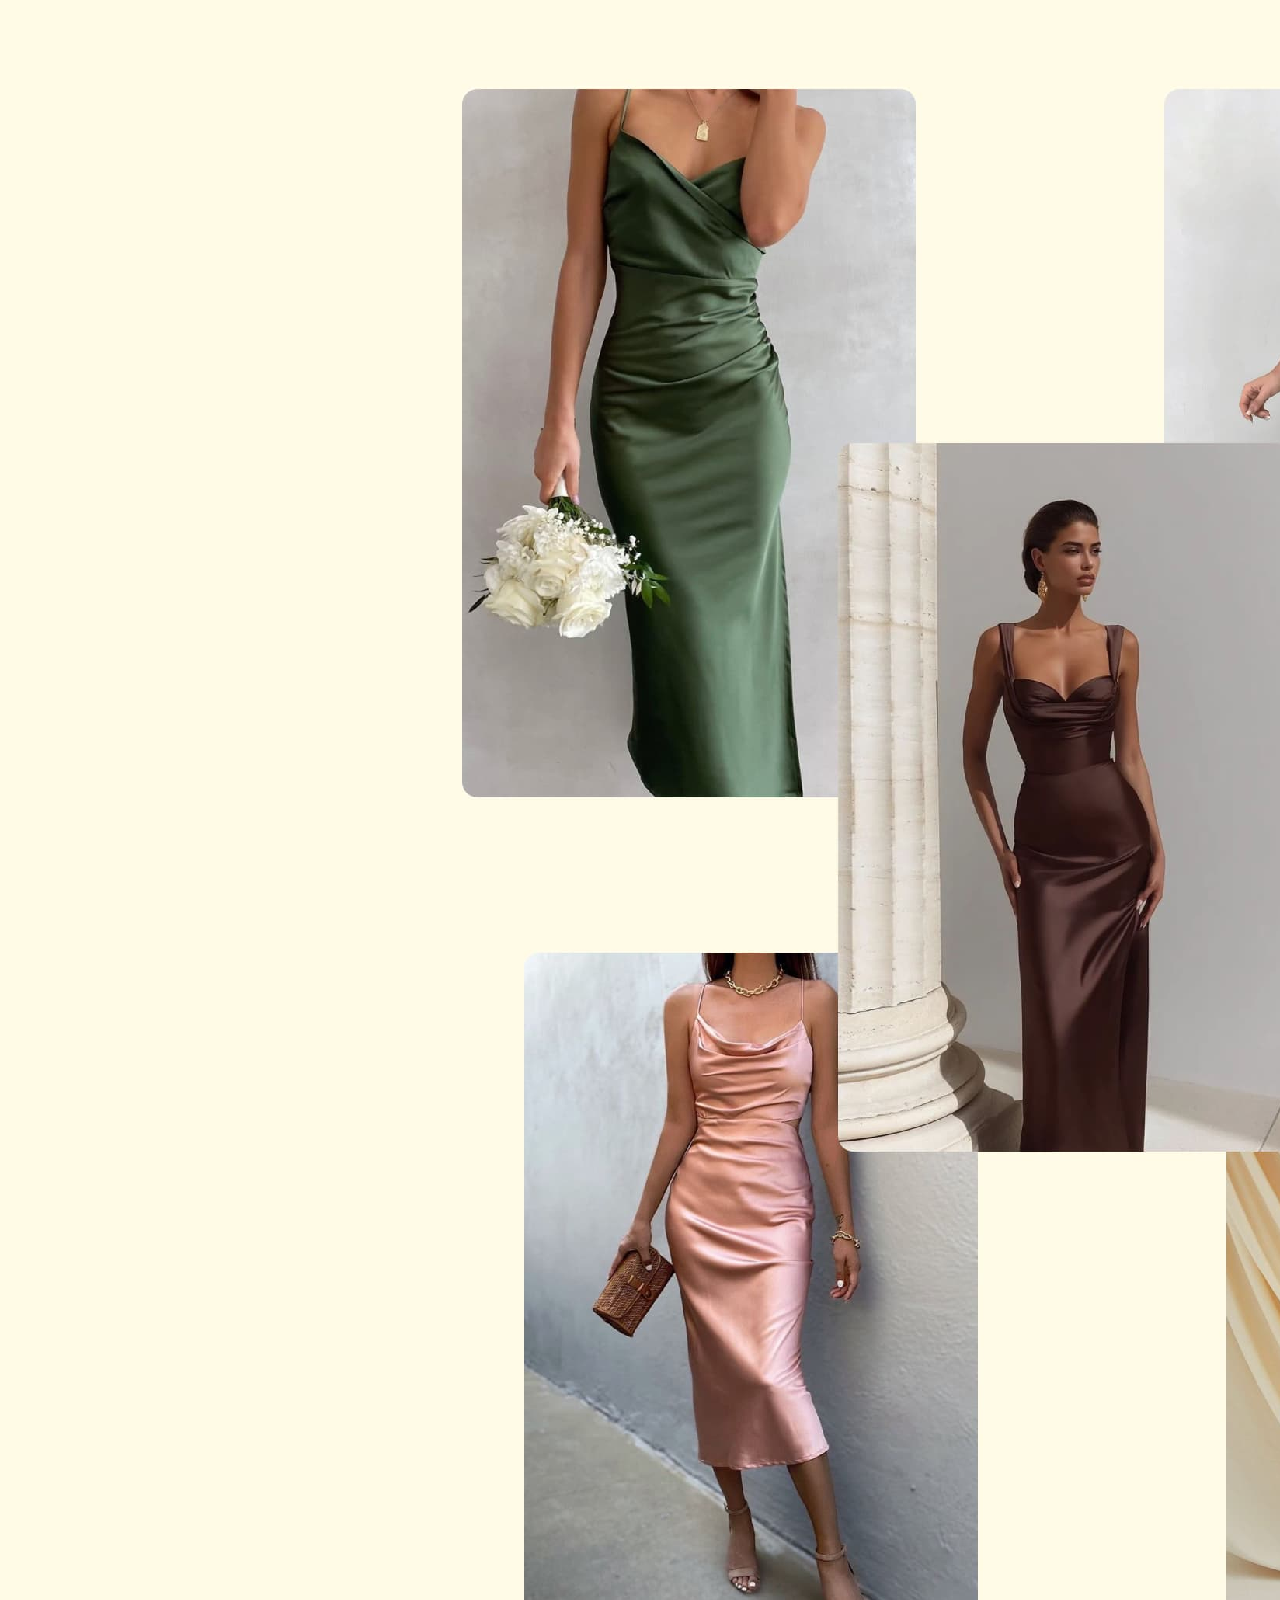
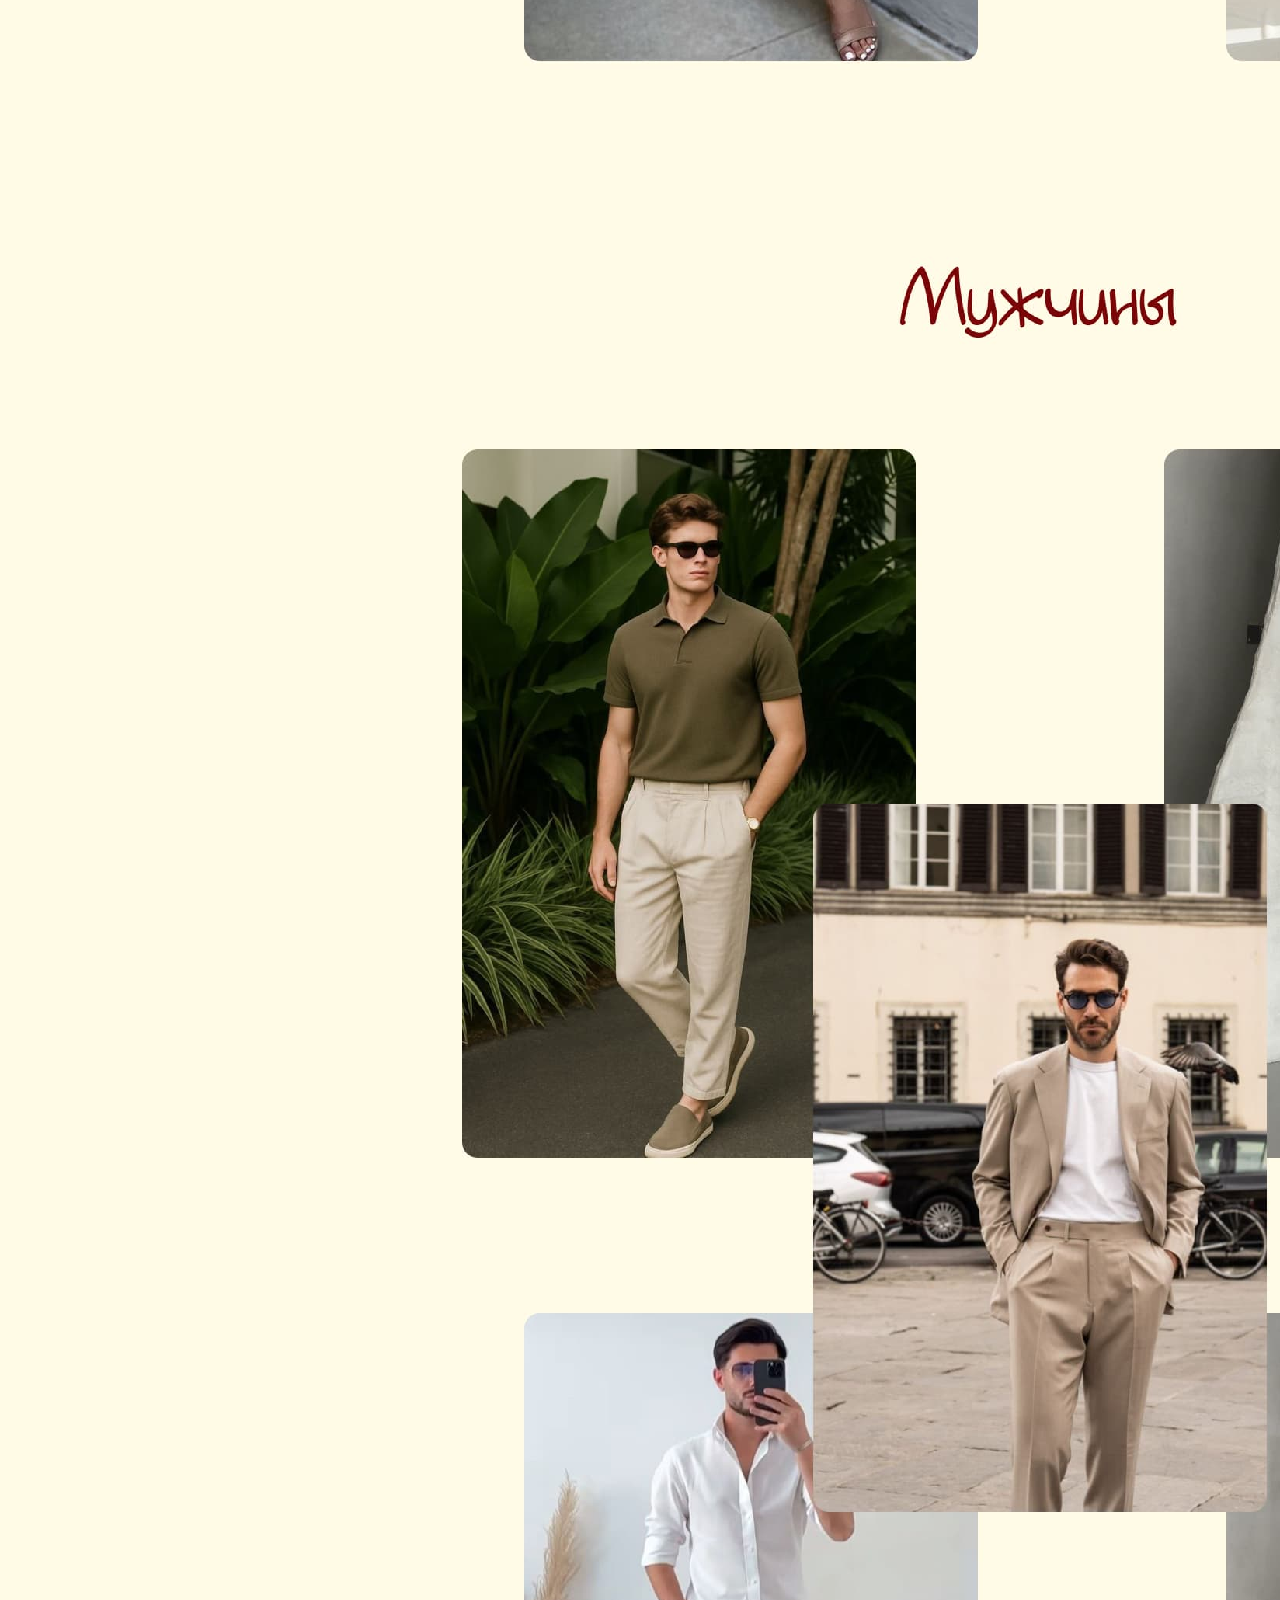
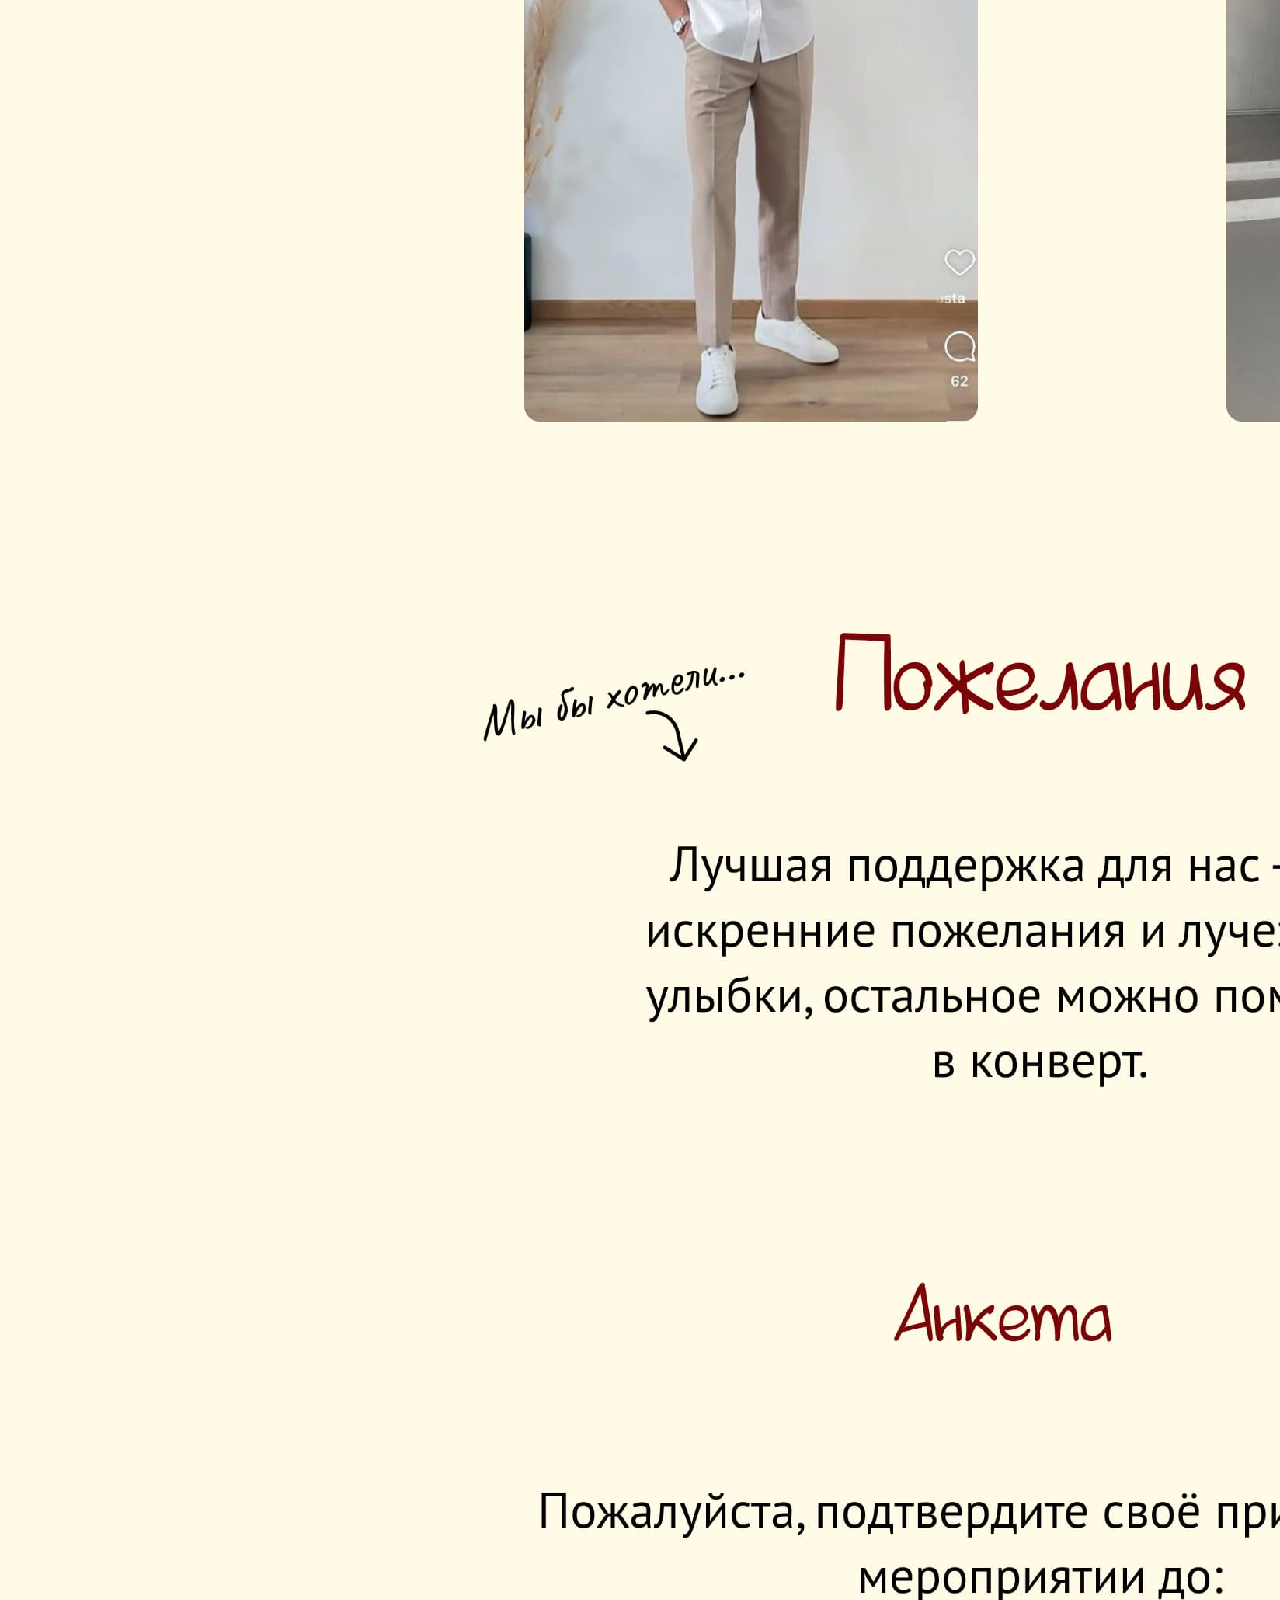
==== commit b6d8d4bd: "feature: update" ====
--- a/index.html
+++ b/index.html
@@ -5,6 +5,7 @@
 	<meta charset="UTF-8" />
 	<link rel="icon" type="image/svg+xml" href="/favicon.svg" />
 	<meta name="viewport" content="width=device-width, initial-scale=1.0" />
+	<link rel="stylesheet" href="./src/styles/style.css">
 	<title>Vite.js Vanilla Template</title>
 </head>
 
--- a/src/styles/style.css
+++ b/src/styles/style.css
@@ -0,0 +1,33 @@
+/* Moiamova-1 — положи файл в src/fonts/ и раскомментируй */
+/* @font-face {
+  font-family: 'Moiamova';
+  src: url('../fonts/Moiamova-1.woff2') format('woff2'),
+       url('../fonts/Moiamova-1.woff') format('woff');
+  font-weight: normal;
+  font-style: normal;
+  font-display: swap;
+} */
+
+:root {
+  --font-moiamova: 'Moiamova', 'Caveat', cursive;
+  --font-caveat: 'Caveat', cursive;
+  --font-pt-sans: 'PT Sans', sans-serif;
+
+  --color-bg: #FFFBE6;
+  --color-accent: #7B0506;
+  --color-text: #1E1E1E;
+}
+
+body {
+  background-color: var(--color-bg);
+  color: var(--color-text);
+  font-family: var(--font-pt-sans);
+  min-height: 100vh;
+}
+
+.container {
+  max-width: 480px;
+  margin: 0 auto;
+  width: 100%;
+  position: relative;
+}
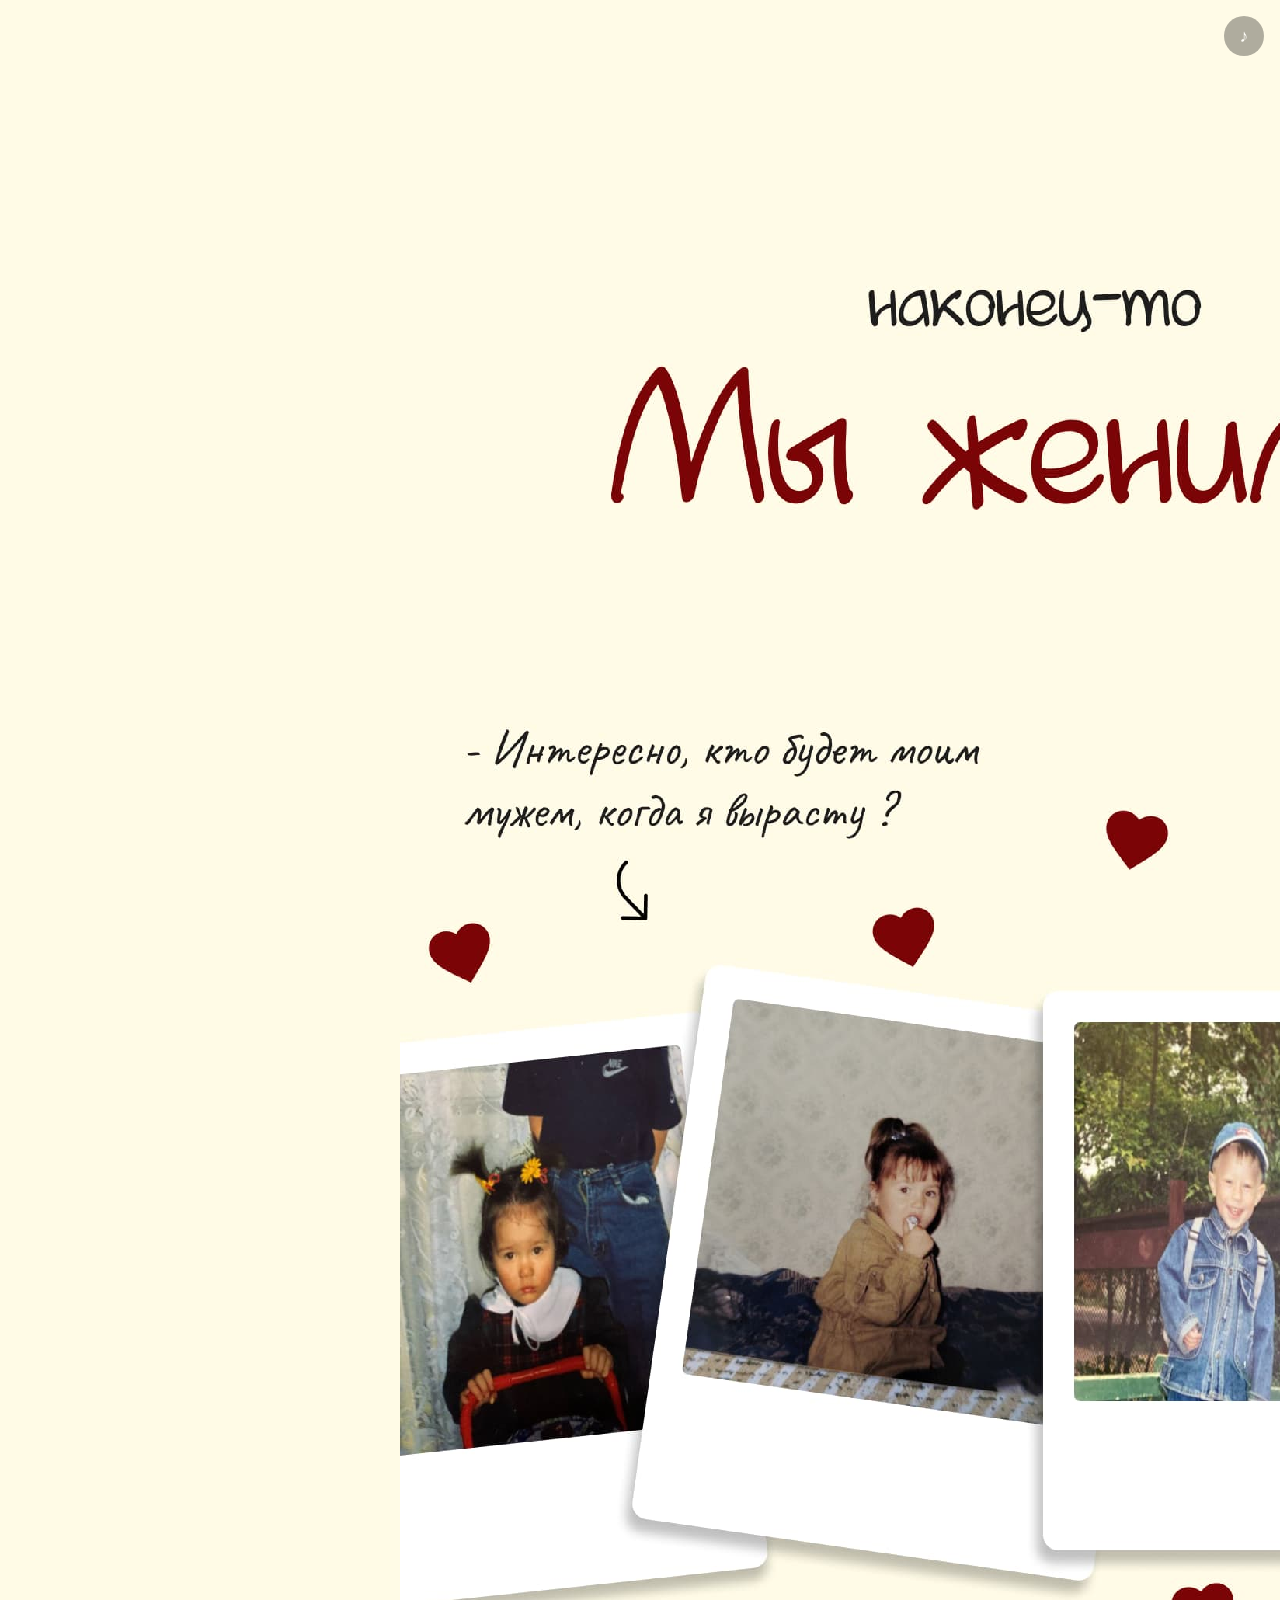
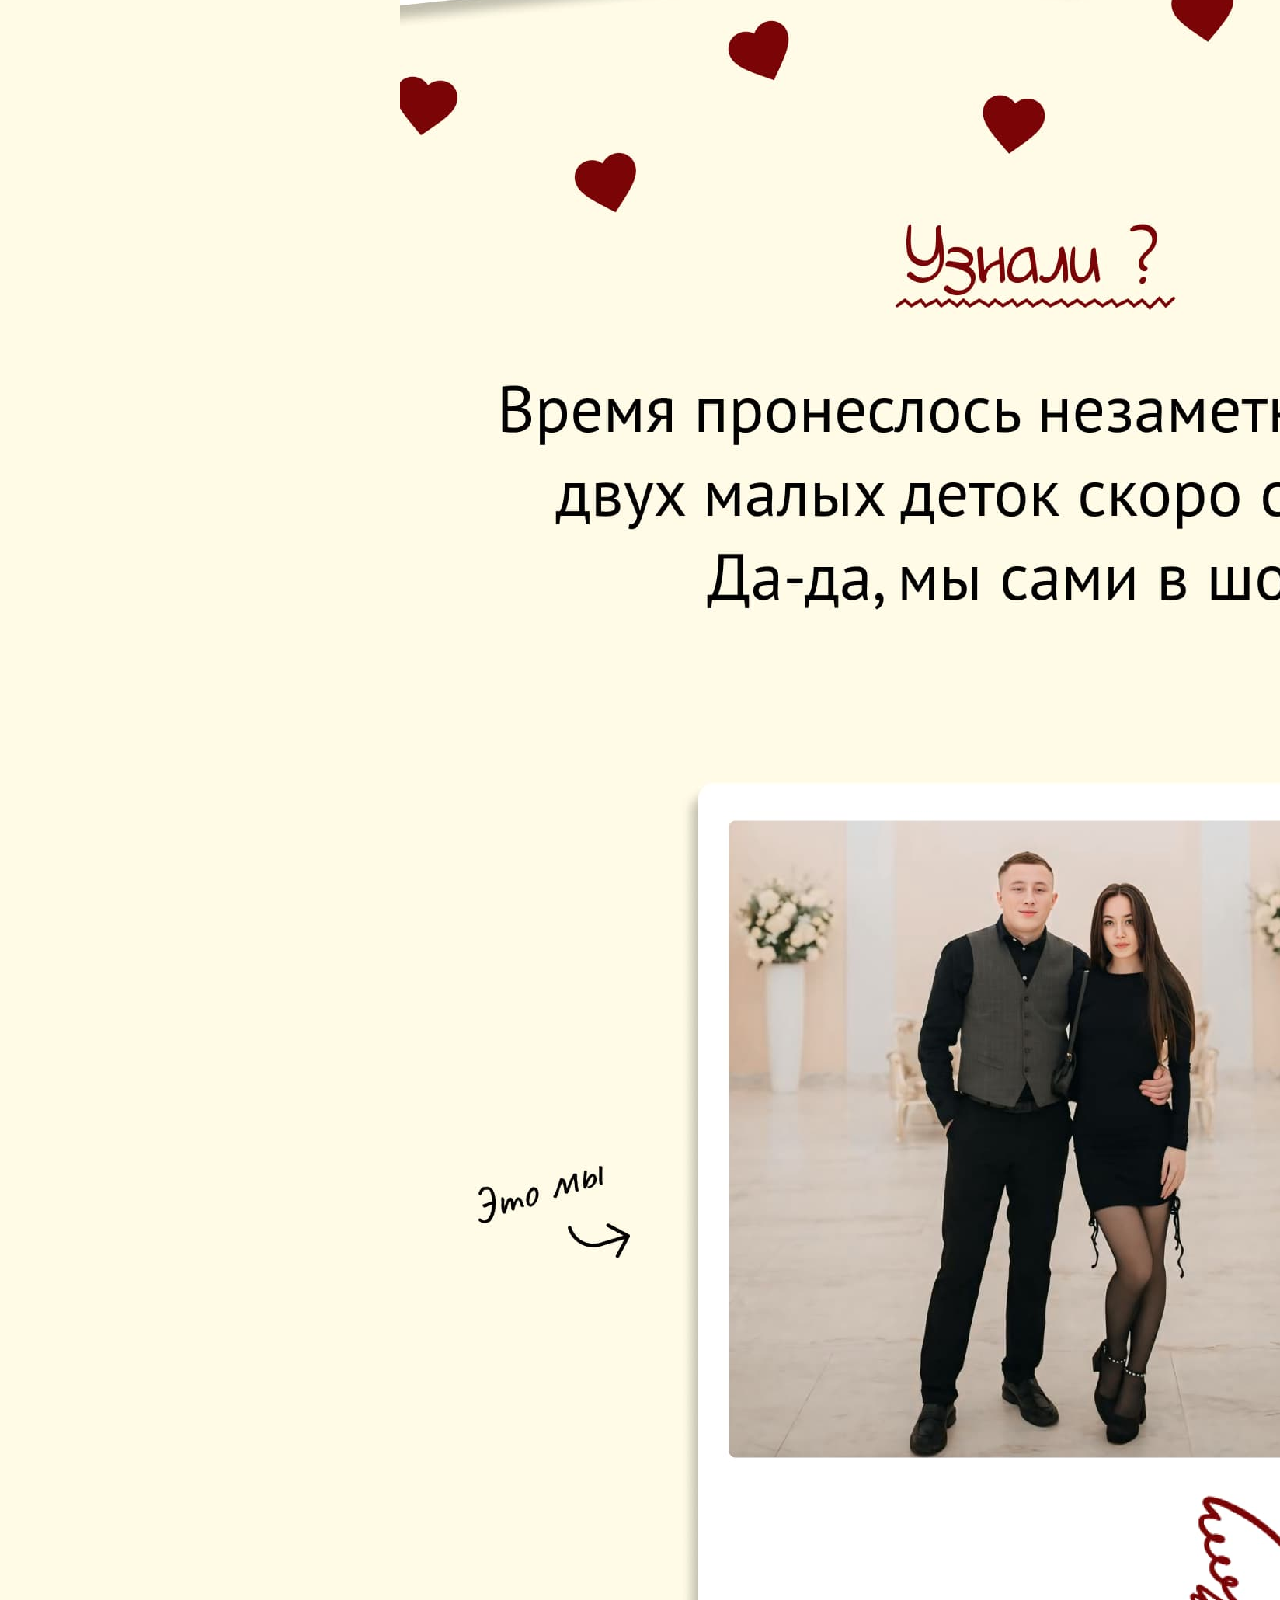
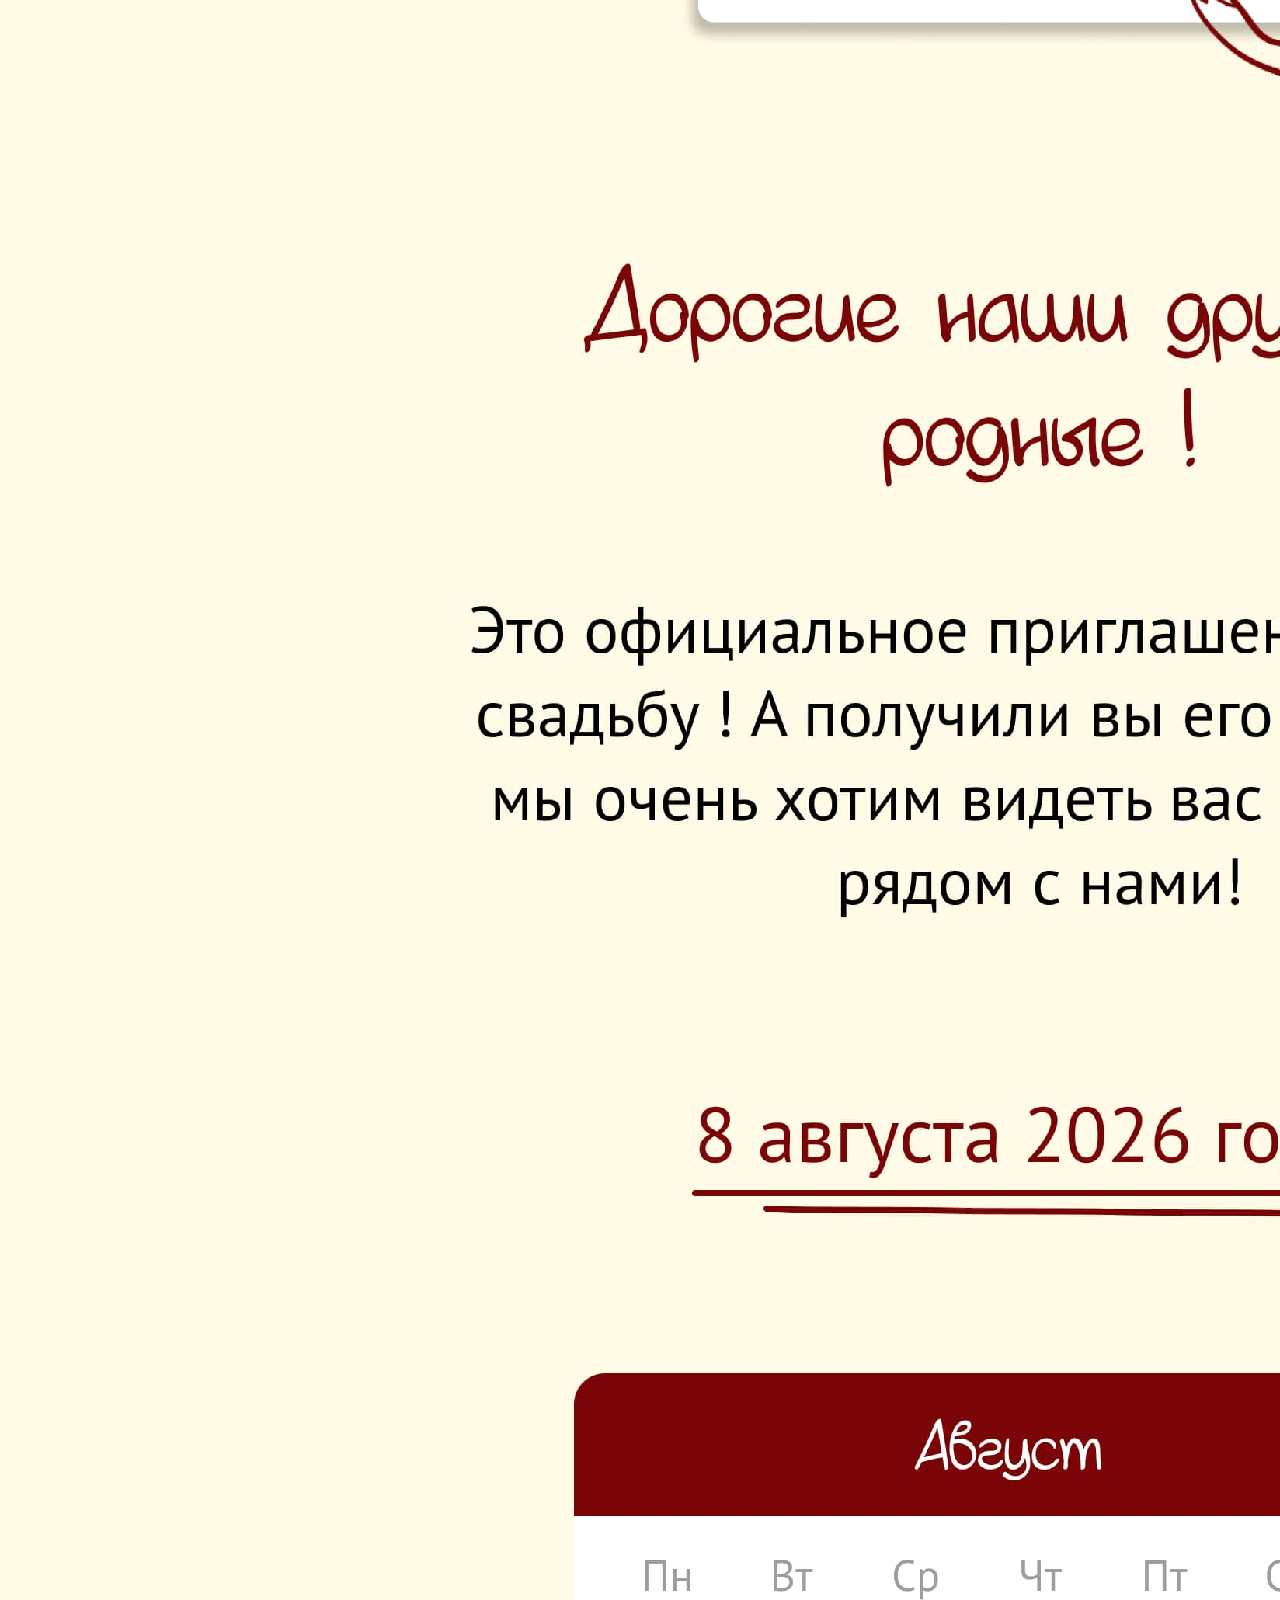
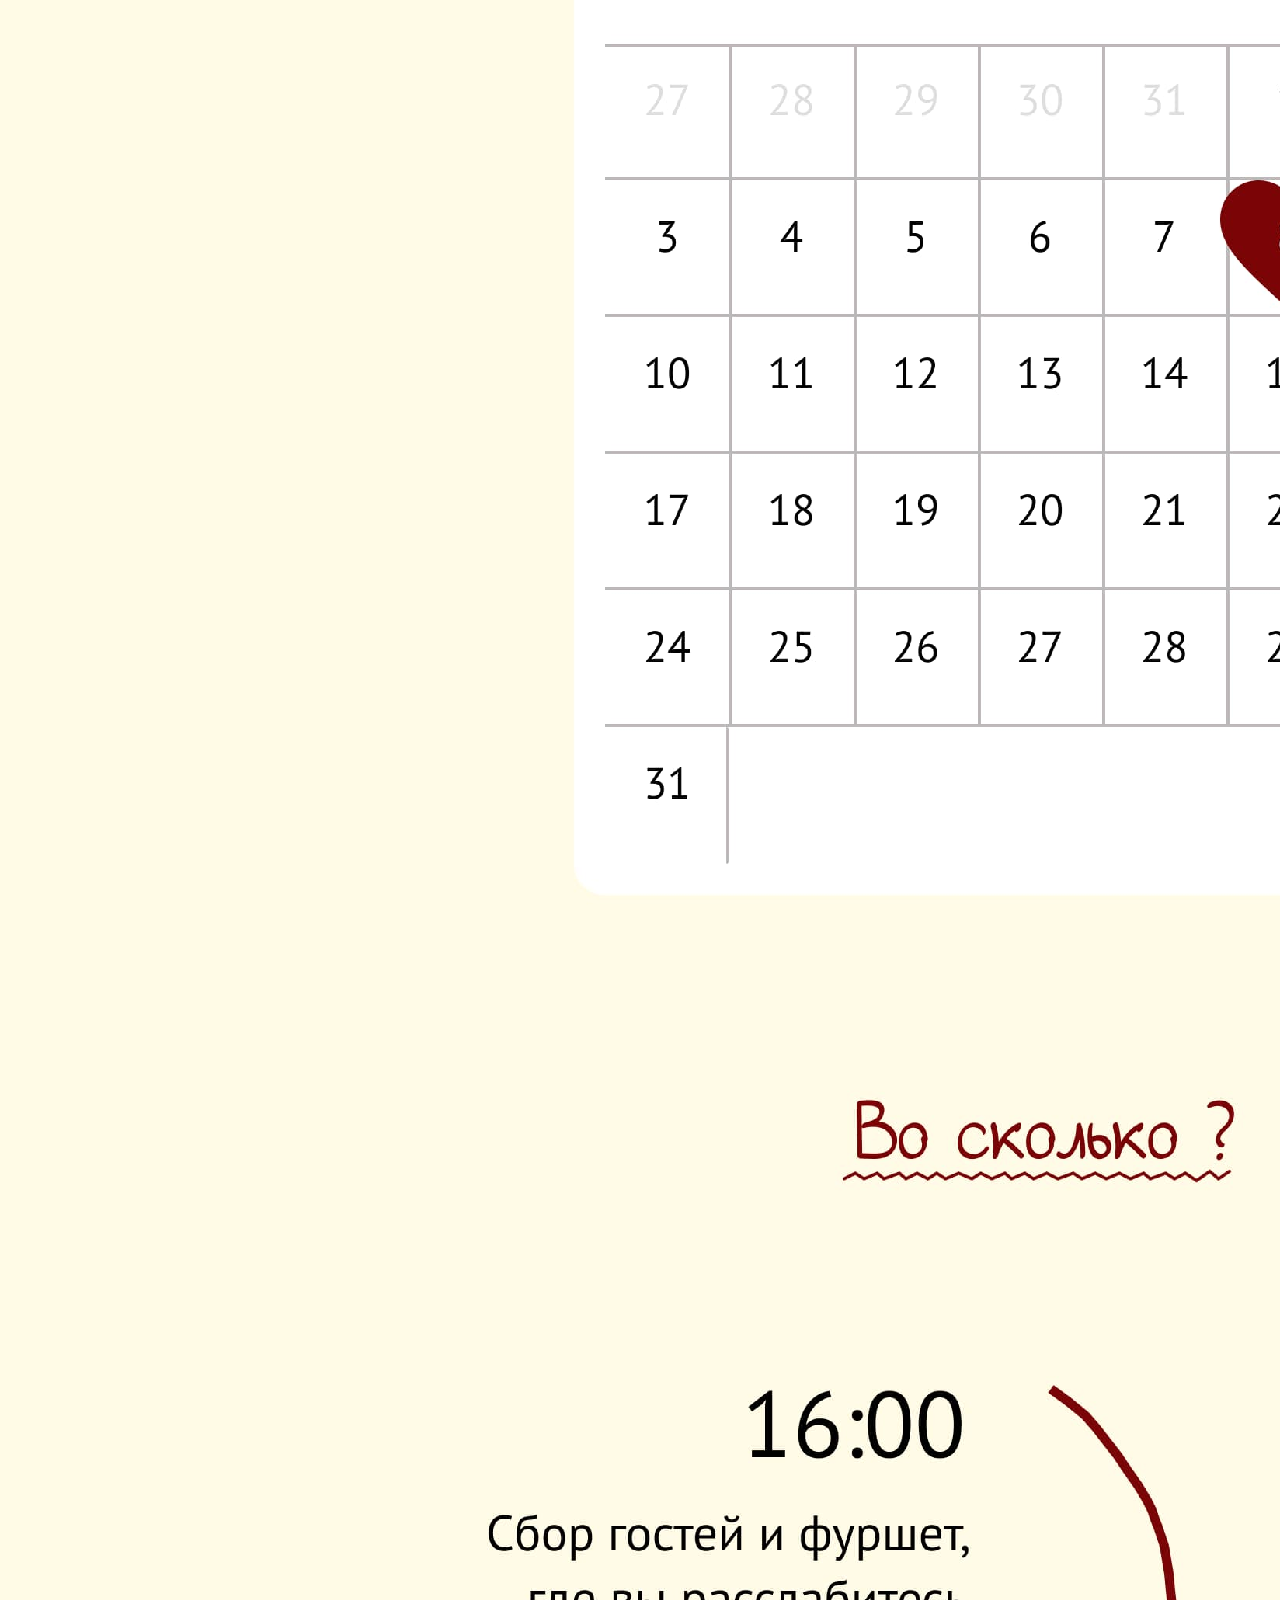
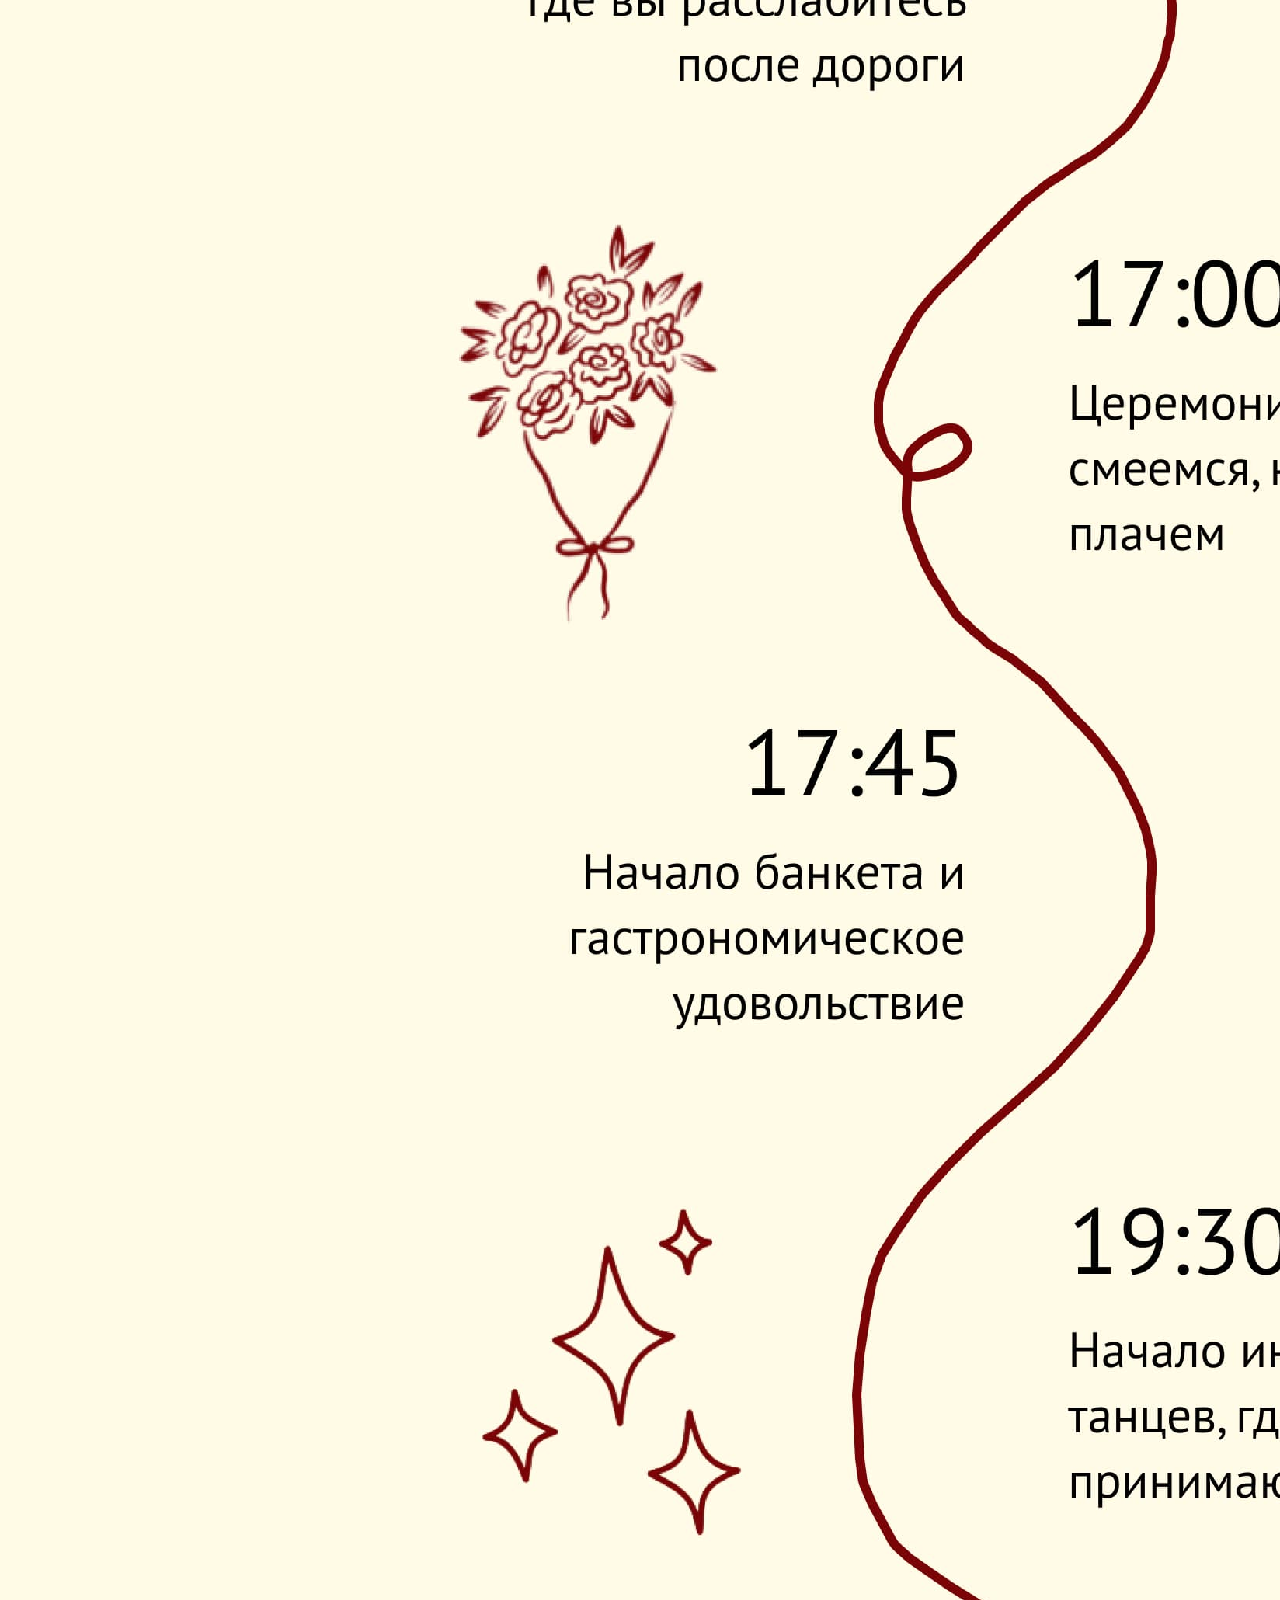
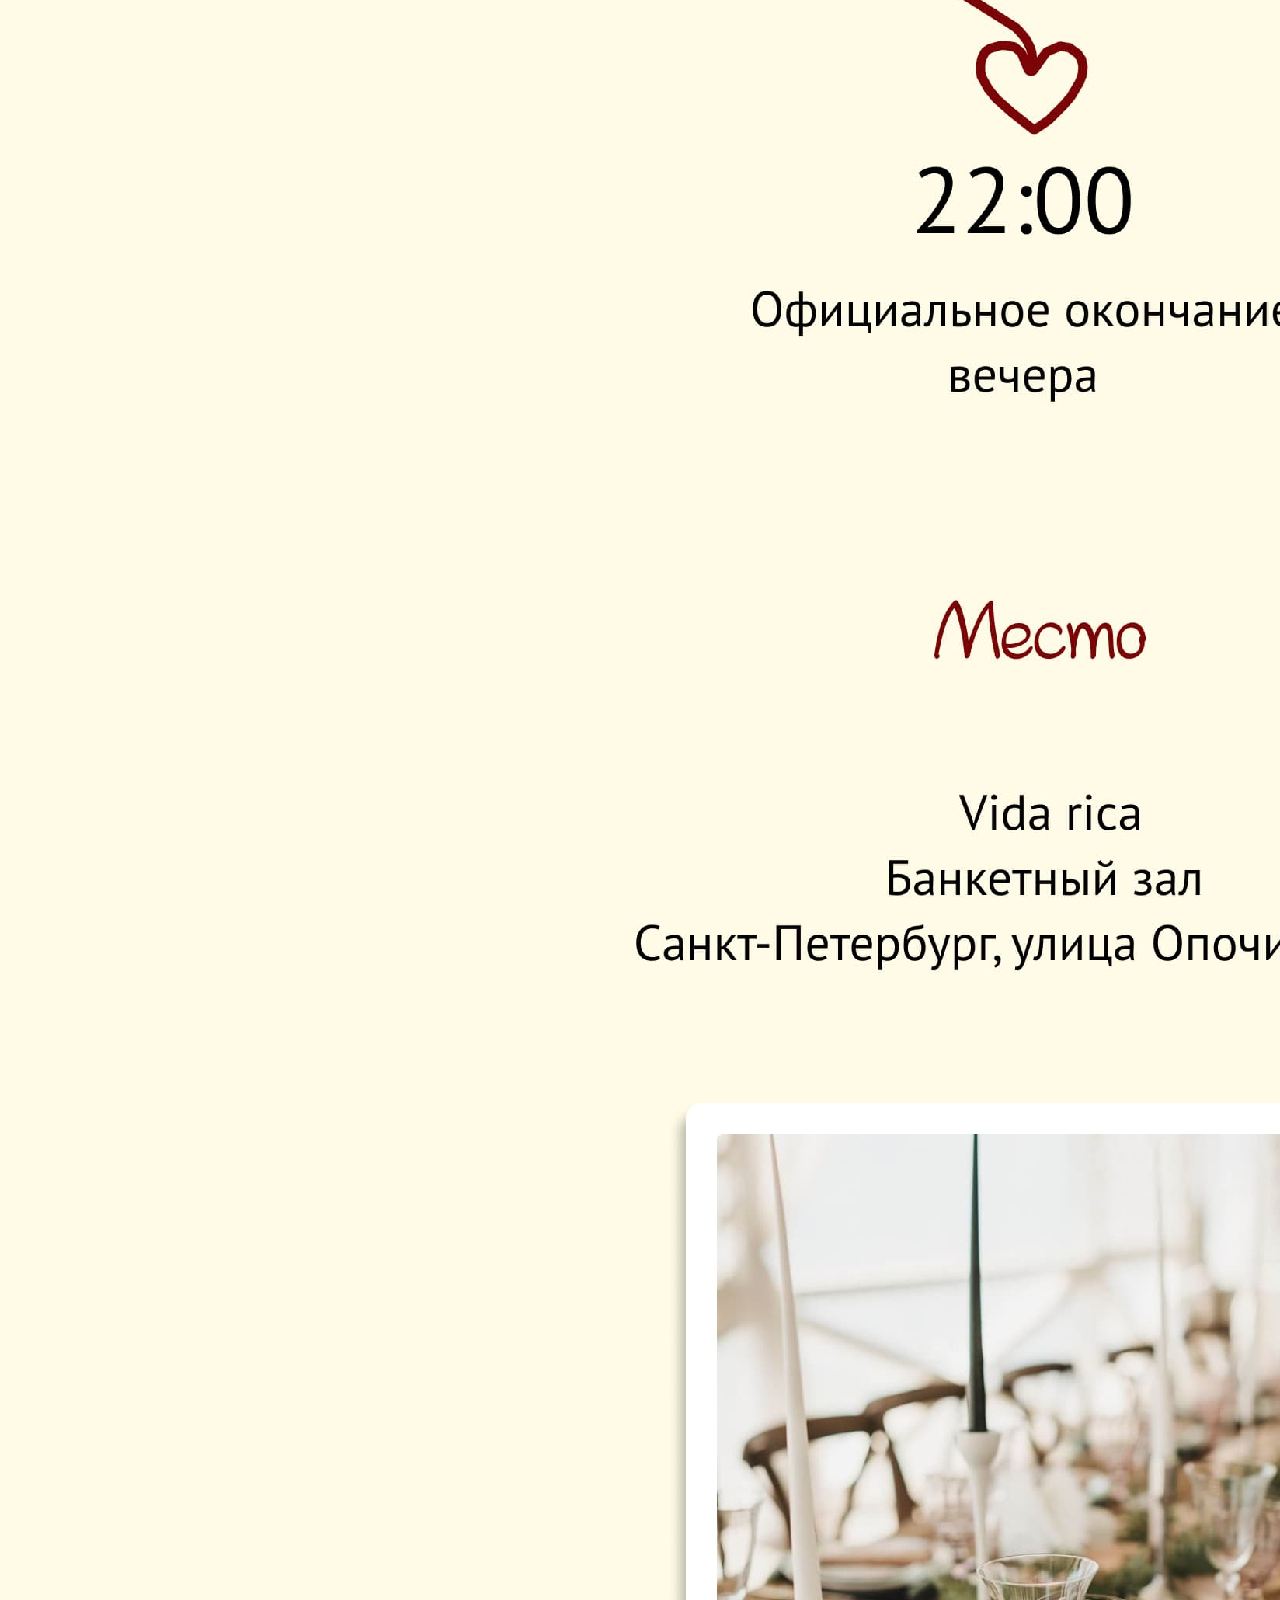
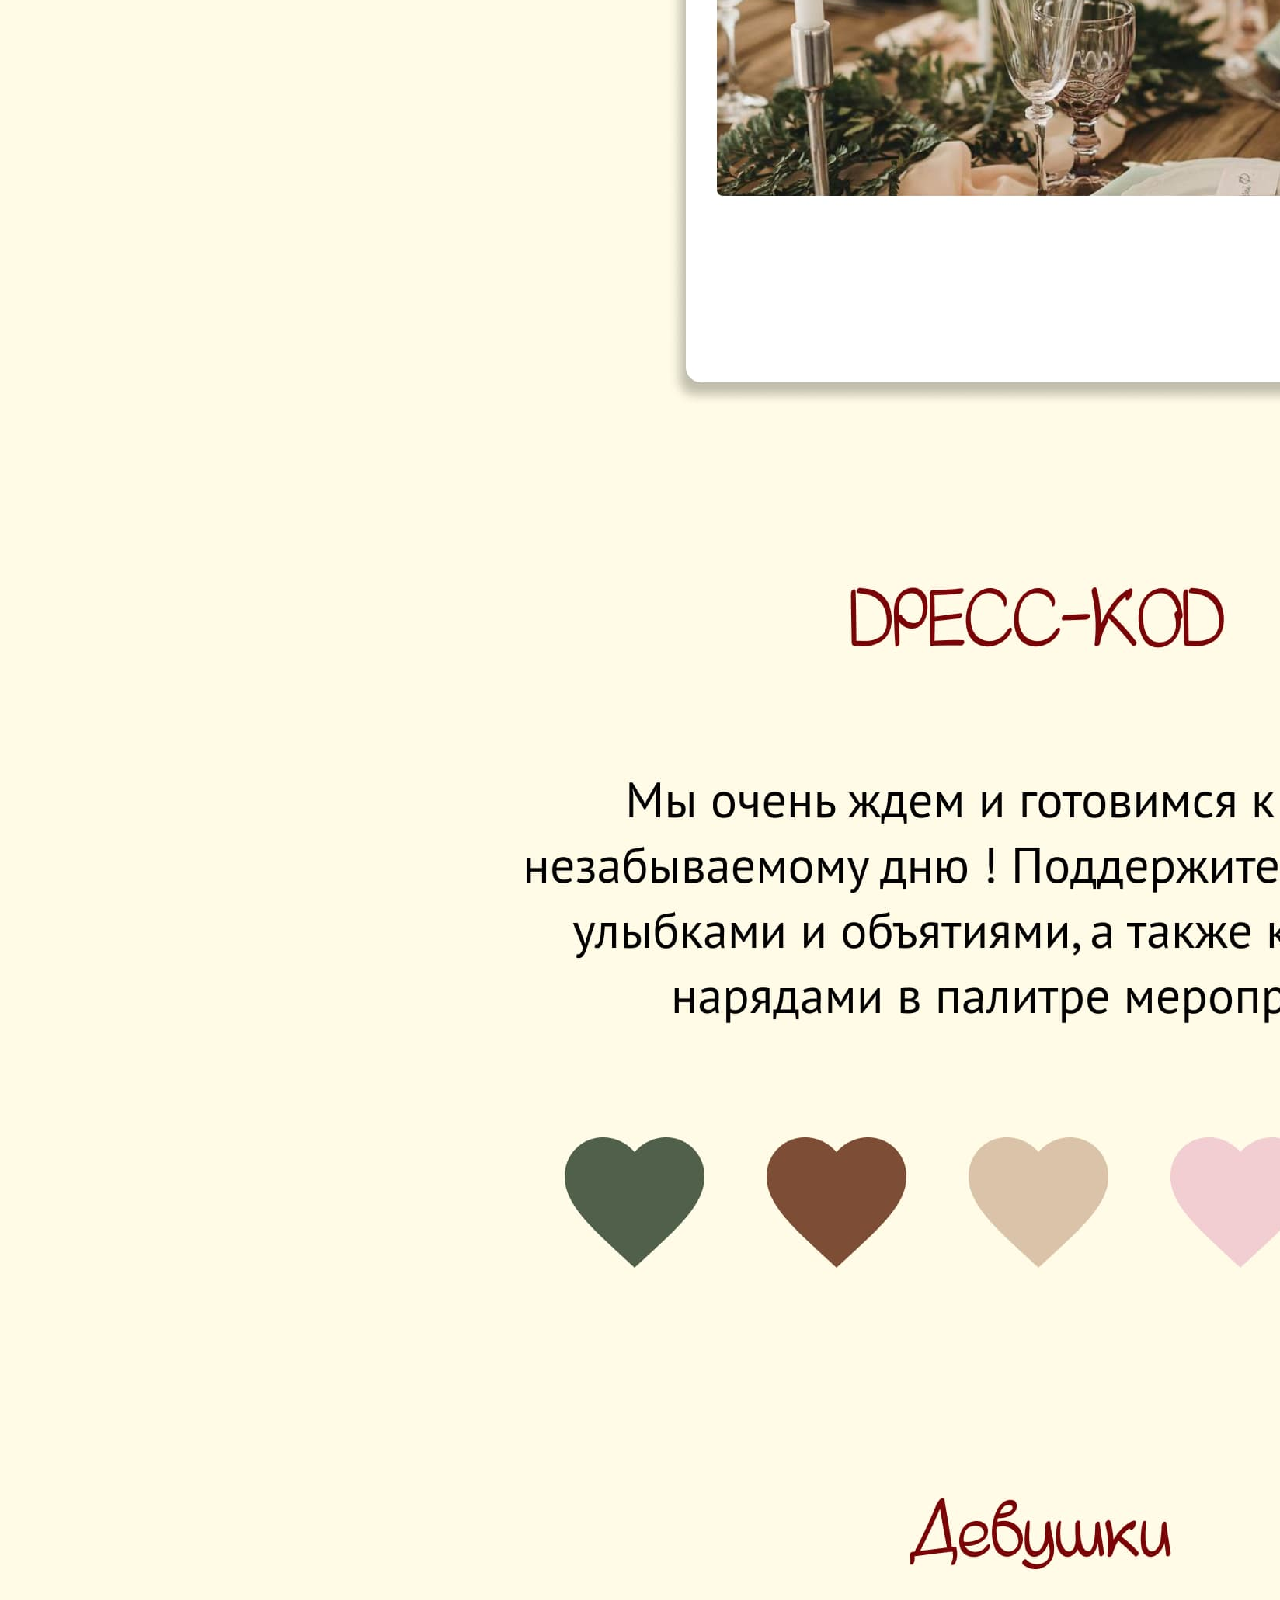
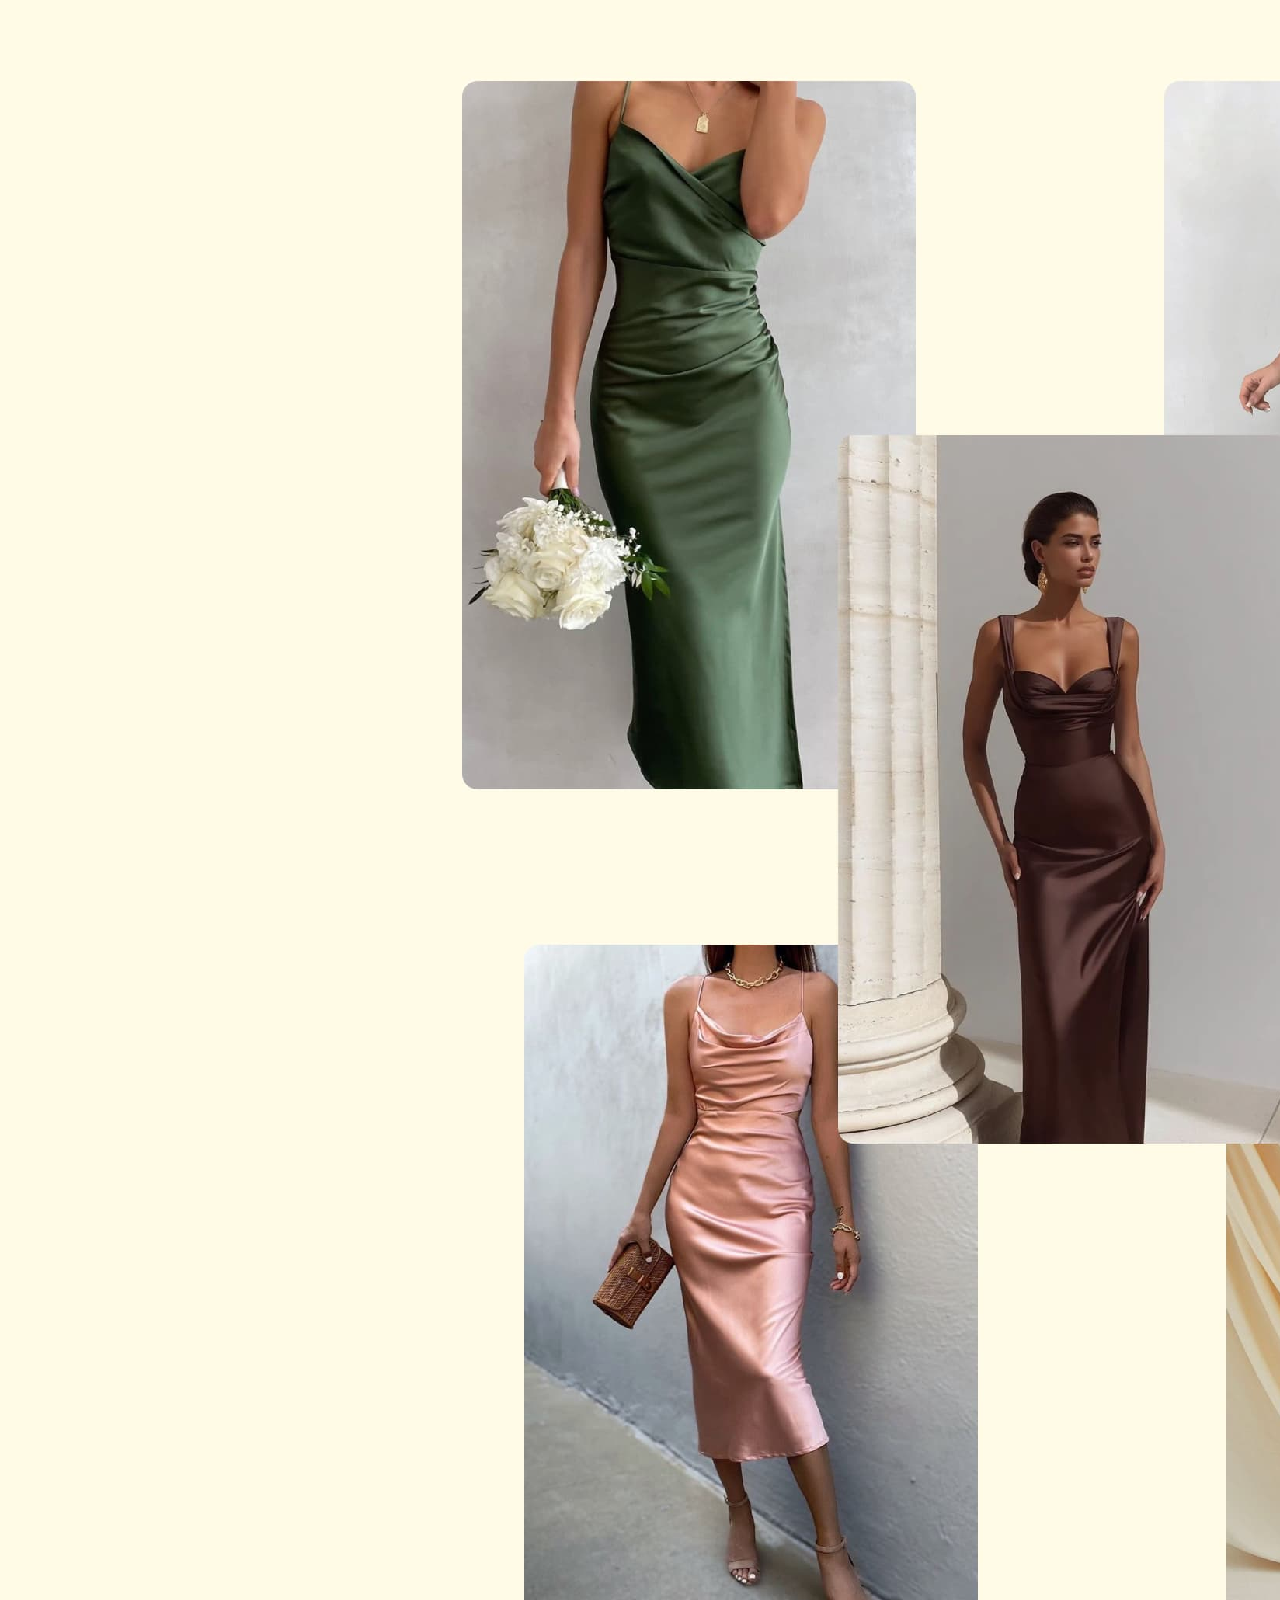
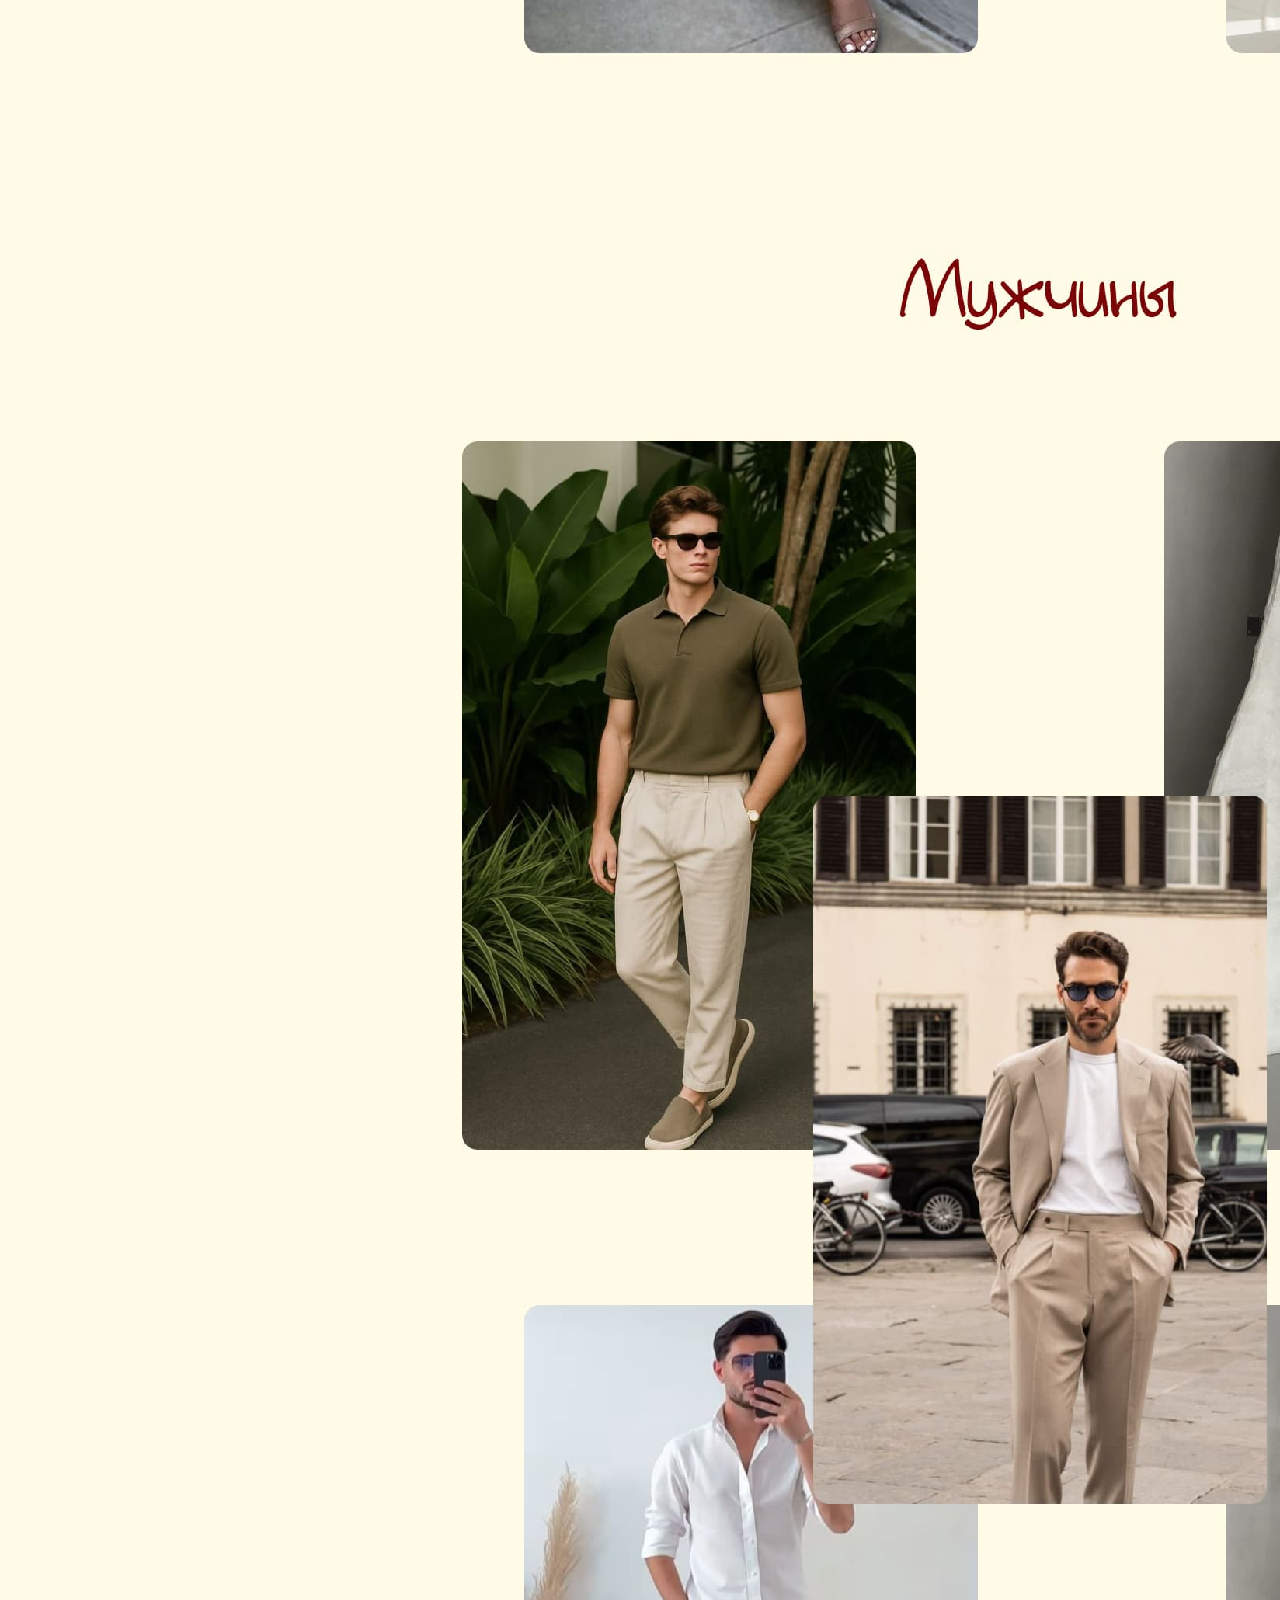
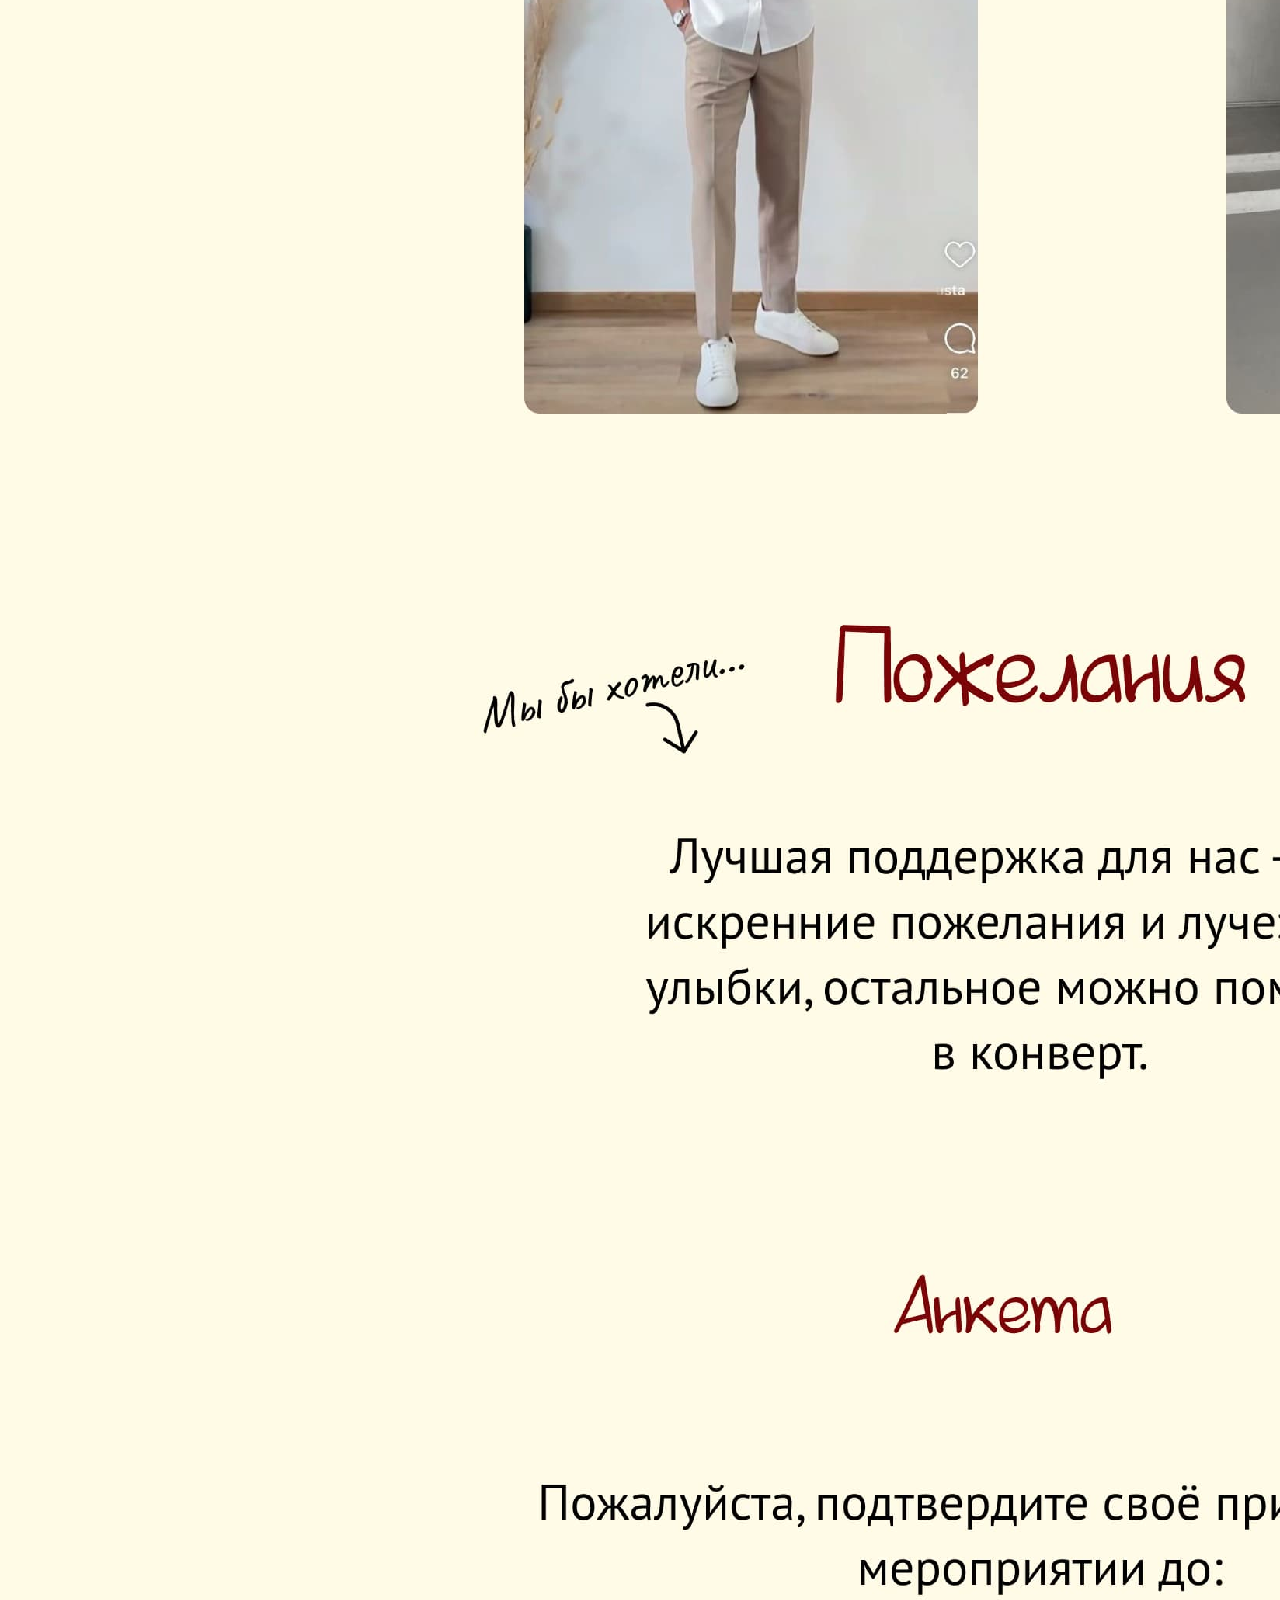
==== commit 54a2902f: "feature: add musik and seconde pages" ====
--- a/index.html
+++ b/index.html
@@ -6,22 +6,21 @@
 	<link rel="icon" type="image/svg+xml" href="/favicon.svg" />
 	<meta name="viewport" content="width=device-width, initial-scale=1.0" />
 	<link rel="stylesheet" href="./src/styles/style.css">
-	<title>Vite.js Vanilla Template</title>
+	<title>Приглашение на свадьбу</title>
 </head>
 
 <body>
 	<div class="container">
 		<img src="./src/assets/images/mainBG.jpg" alt="Wedding Invite">
-		<a class="link" href="https://google.com">
+		<a class="link" href="/src/pages/formPage.html">
 			Подтвердить
 		</a>
 	</div>
-	<script type="module" src="/src/js/main.js"></script>
-</body>
+	<audio id="bg-music" src="/src/assets/audio/sound.mp3" loop></audio>
 
-</html>
+	<button id="music-btn" title="Музыка">♪</button>
 
-<style>
+	<style>
 	img {
 		height: 100%;
 		width: 100vw;
@@ -37,4 +36,55 @@
 		padding:  10px 30px;
 		opacity: 0;
 	}
-</style>+
+	#music-btn {
+		position: fixed;
+		top: 16px;
+		right: 16px;
+		z-index: 100;
+		width: 40px;
+		height: 40px;
+		border-radius: 50%;
+		border: none;
+		background: rgba(0,0,0,0.45);
+		color: #fff;
+		font-size: 18px;
+		cursor: pointer;
+		opacity: 0.7;
+		transition: opacity 0.2s;
+	}
+	#music-btn:hover { opacity: 1; }
+	#music-btn.muted { opacity: 0.4; }
+	</style>
+
+	<script>
+		const music = document.getElementById('bg-music');
+		const btn = document.getElementById('music-btn');
+		let playing = false;
+
+		function startMusic() {
+			music.play().then(() => {
+				playing = true;
+				btn.textContent = '♪';
+				btn.classList.remove('muted');
+			}).catch(() => {});
+		}
+
+		btn.addEventListener('click', () => {
+			if (playing) {
+				music.pause();
+				playing = false;
+				btn.textContent = '♪';
+				btn.classList.add('muted');
+			} else {
+				startMusic();
+			}
+		});
+
+		// Пробуем автозапуск
+		startMusic();
+	</script>
+</body>
+
+</html>
+
--- a/src/styles/style.css
+++ b/src/styles/style.css
@@ -1,12 +1,11 @@
 /* Moiamova-1 — положи файл в src/fonts/ и раскомментируй */
-/* @font-face {
+@font-face {
   font-family: 'Moiamova';
-  src: url('../fonts/Moiamova-1.woff2') format('woff2'),
-       url('../fonts/Moiamova-1.woff') format('woff');
+  src: url('../fonts/moiamova-1.otf') format('woff');
   font-weight: normal;
   font-style: normal;
   font-display: swap;
-} */
+}
 
 :root {
   --font-moiamova: 'Moiamova', 'Caveat', cursive;
@@ -16,6 +15,11 @@
   --color-bg: #FFFBE6;
   --color-accent: #7B0506;
   --color-text: #1E1E1E;
+}
+
+html, body {
+	padding: 0;
+	margin: 0;
 }
 
 body {
